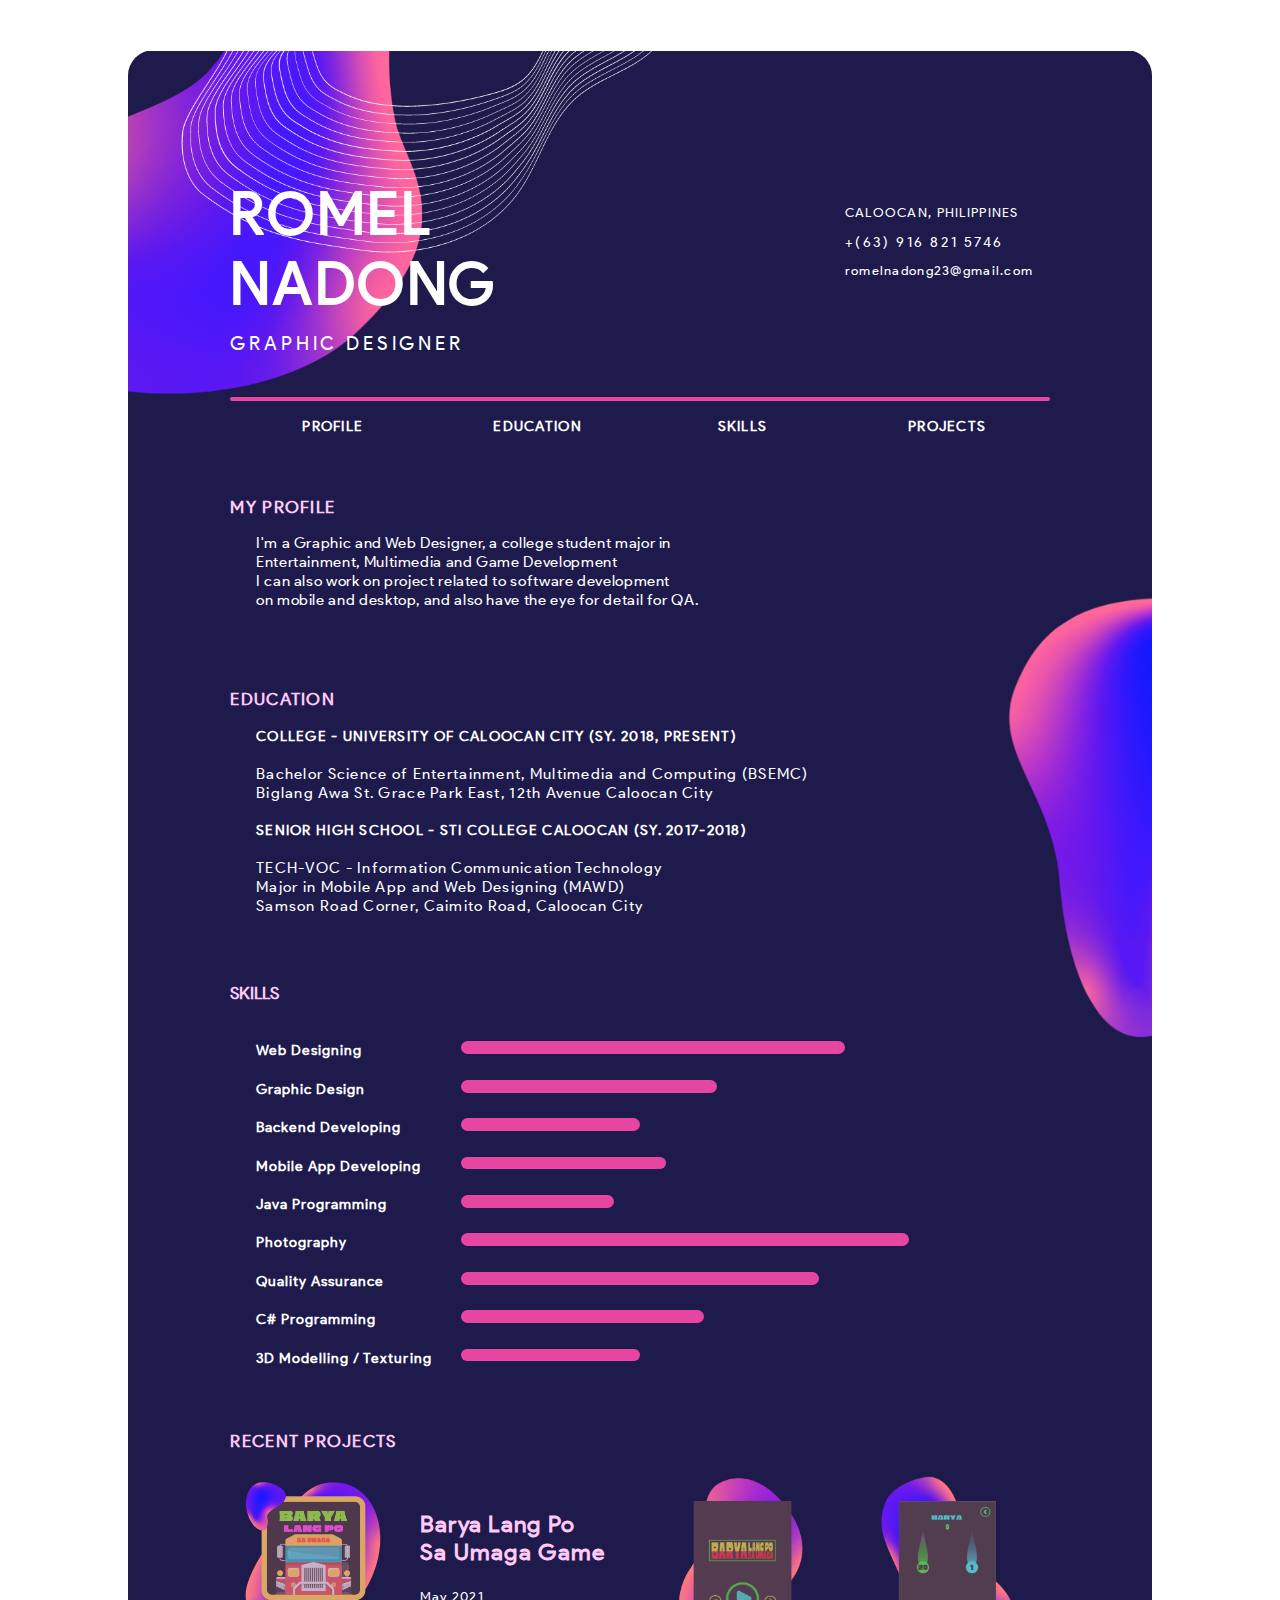
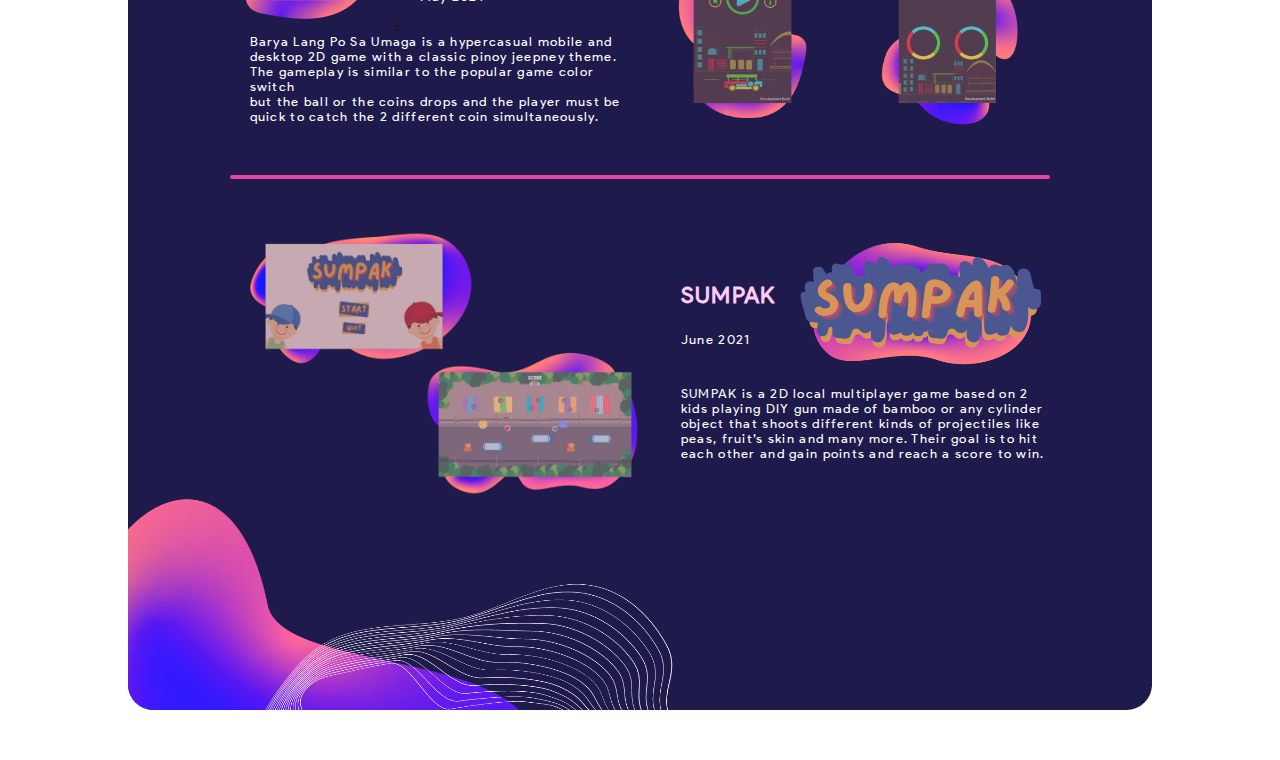
==== index.html @ df7e7ffc "Added new files" ====
<!DOCTYPE html>
<html>
<head>
	<title>ROMEL NADONG</title>
			
 			<link rel="shortcut icon" type="image/x-icon" href="css/assets/icon.png" />
			
			<meta name="viewport" content="width=device-width, initial-scale=1.0">
	
			<link rel="stylesheet" type="text/css" href="css/index.css">	

</head>
<body>
		

	<!-- MARGIN LEFT -->
	<div id="marginleft">
		<br>
	</div>

	<!-- center div -->
		<div id="centerdiv">


			<div id="topwave" style="background-color: white;">
				
				<img src="css/assets/topwave.png" style="width:55vw; height: 29vw; margin-top: .1vw;">

			</div>

			<!--basic info-->
				<div id="basic_info">

					<h3 style="	font-size: 4.5vw; margin: 0; padding-top:10vw; padding-left: 8vw;margin: 0 ;font-style: bold ;letter-spacing: .2vw;">
						ROMEL
					</h3>

					<h3 style="	font-size: 4.5vw; margin: 0; padding-top:0vw; padding-left: 8vw;margin: 0 ;letter-spacing: .2vw;">
						NADONG
					</h3>

					<p style="padding-top:1vw; font-size: 1.5vw; padding-left: 8vw; margin: 0; letter-spacing: .3vw;">
						GRAPHIC DESIGNER
					</p>

				</div>

				<div id="email">

					<p style="font-style: underline; font-size: 1vw; padding-top:12vw; padding-left: 0vw; margin: 0; letter-spacing: .1vw;">
						CALOOCAN, PHILIPPINES
					</p>

					<p style="font-style: underline; font-size: 1.1vw; padding-top:1vw; padding-left: 0vw; margin: 0; letter-spacing: .2vw;">
						+(63) 916 821 5746
					</p>

					<p style="font-style: underline; font-size: 1vw; padding-top:1vw; padding-left: 0vw; margin: 0; letter-spacing: .1vw;">
						romelnadong23@gmail.com
					</p>

				</div>
			<!-- basic info end -->

			<!--pink line-->
				<div id="divider" style="width: 100%; height: 0.5vw; float: left; margin-top: 12vw;">

					<div id="left_margin_line" style="width: 10%; height: 0.5vw; float: left;">
						<br>
					</div >

					<div id="blue_line" style="width: 80%; height: 0.3vw; background-color: #E43397; float: left; border-radius: 20px;" >
						<br>
					</div>


					<div id="right_margin_line" style="float: right;">
							
							<img src="css/assets/sidewave.png" style="width: 35vw; height: 35vw; margin-top: 15vw; ">


					</div>
						
					
				</div>
			<!--pink line end-->


			<!--nav bar-->
				<div id="navbar" style="width: 100%; height: 6vw; float: left;">

					<div id="left_margin_line" style="width: 10%; height: 2vw; float: left;">
						
					</div >

					<div style="width: 20%; height: 2vw; float: left;">
						
						<h3 style=" font-size: 1.1vw; padding: 0vw; letter-spacing: 0.1vw;">
						<center><a href="#profile">PROFILE</a></center>
						</h3>

					</div>

					<div style="width: 20%; height: 2vw; float: left;">

						<h3 style=" font-size: 1.1vw; padding: 0vw; letter-spacing: 0.1vw;">
						<center><a href="#back_educ">EDUCATION</a></center>
						</h3>

					</div>
					<div  style="width: 20%; height: 2vw; float: left;">

						<h3 style=" font-size: 1.1vw; padding: 0vw; letter-spacing: 0.1vw;">
						<center><a href="#skills">SKILLS</a></center>
						</h3>

					</div>

					<div style="width: 20%; height: 2vw; float: left;">

						<h3 style=" font-size: 1.1vw; padding: 0vw; letter-spacing: 0.1vw;">
						<center><a href="#projects">PROJECTS</a></center>
						</h3>

					</div>

					<div id="right_margin_line" style="float: right;">
						<br>
					</div>
						
					
				</div>
			<!--nav bar end-->


			<!-- my profile -->
				<div id="profile">
					<h3 style=" color: #FFC5F6; font-size: 1.3vw; padding-left: 8vw; letter-spacing: 0.1vw ">
						MY PROFILE
					</h3>

					<p style=" font-size: 1.2vw; padding-left: 10vw; margin: 0; letter-spacing: 0.05vw">
						I'm a Graphic and Web Designer, a college student major in <br>
						Entertainment, Multimedia and Game Development<br>
						I can also work on project related to software development <br>
						on mobile and desktop, and also have the eye for detail for QA.


					</p>
				</div>
			<!-- my profile end -->


			<!-- Background education -->
				<div id="back_educ">
					<h3 style=" color: #FFC5F6; font-size: 1.3vw; padding-left: 8vw; letter-spacing: 0.1vw">
						EDUCATION
					</h3>

					<h4 style=" font-size: 1.1vw; padding-left: 10vw; letter-spacing: 0.1vw">
						COLLEGE - UNIVERSITY OF CALOOCAN CITY (SY. 2018, PRESENT)
					</h4>

					<p style=" font-size: 1.2vw; padding-left: 10vw; margin: 0; letter-spacing: 0.1vw">
						Bachelor Science of Entertainment, Multimedia and Computing (BSEMC)<br>
						Biglang Awa St. Grace Park East, 12th Avenue Caloocan City

					</p>


					<h4 style=" font-size: 1.1vw; padding-left: 10vw; letter-spacing: 0.1vw">
						SENIOR HIGH SCHOOL - STI COLLEGE CALOOCAN (SY. 2017-2018)
					</h4>

					<p style=" font-size: 1.2vw; padding-left: 10vw; margin: 0; letter-spacing: 0.1vw">
						TECH-VOC - Information Communication Technology <br>
						Major in Mobile App and Web Designing (MAWD)<br>
						Samson Road Corner, Caimito Road, Caloocan City
					</p>
				</div>
			<!-- Background education end -->

			<!-- Skills -->
				<div id="skills">
					<h3  style=" color: #FFC5F6; font-size: 1.3vw; padding-left: 8vw; margin-bottom: 3vw;">
						SKILLS
					</h3>
						<div  style="width: 30%; float: left; height: 3vw;">
							<h4 style=" font-size: 1.1vw; padding-left: 10vw; margin: 0; letter-spacing: 0.08vw">
								Web Designing
							</h4>
						</div>
						<div  style="width: 70%; float: right; height: 3vw; padding-left:2vw;">
							<div style="background-color: #E43397; height: 1vw;width: 30vw;
							border-radius: 2vw;"> 
								<br>
							</div>
						</div>

						

						<div  style="width: 30%; float: left; height: 3vw;">
							<h4 style=" font-size: 1.1vw; padding-left: 10vw; margin: 0; letter-spacing: 0.08vw">
								Graphic Design
							</h4>
						</div>
						<div  style="width: 70%; float: right; height: 3vw; padding-left:2vw;">
							<div style="background-color: #E43397; height: 1vw;width: 20vw;
							border-radius: 2vw;"> 
								<br>
							</div>
						</div>


						<div  style="width: 30%; float: left; height: 3vw;">
							<h4 style=" font-size: 1.1vw; padding-left: 10vw; margin: 0; letter-spacing: 0.08vw">
								Backend Developing
							</h4>
						</div>
						<div  style="width: 70%; float: right; height: 3vw; padding-left:2vw;">
							<div style="background-color: #E43397; height: 1vw;width: 14vw;
							border-radius: 2vw;"> 
								<br>
							</div>
						</div>


						
						<div  style="width: 30%; float: left; height: 3vw;">
							<h4 style=" font-size: 1.1vw; padding-left: 10vw; margin: 0; letter-spacing: 0.08vw">
								Mobile App Developing
							</h4>
						</div>
						<div  style="width: 70%; float: right; height: 3vw; padding-left:2vw;">
							<div style="background-color: #E43397; height: 1vw;width: 16vw;
							border-radius: 2vw;"> 
								<br>
							</div>
						</div>
						<!-- skill button focus -->
						<div   style="width: 30%; float: left; height: 3vw;">
							<h4 style=" font-size: 1.1vw; padding-left: 10vw; margin: 0; letter-spacing: 0.08vw">
								Java Programming
							</h4>
						</div>
						<div  style="width: 70%; float: right; height: 3vw; padding-left:2vw;">
							<div style="background-color: #E43397; height: 1vw;width: 12vw;
							border-radius: 2vw;"> 
								<br>
							</div>
						</div>

						

						<div  style="width: 30%; float: left; height: 3vw;">
							<h4 style=" font-size: 1.1vw; padding-left: 10vw; margin: 0; letter-spacing: 0.08vw">
								Photography
							</h4>
						</div>
						<div  style="width: 70%; float: right; height: 3vw; padding-left:2vw;">
							<div style="background-color: #E43397; height: 1vw;width: 35vw;
							border-radius: 2vw;"> 
								<br>
							</div>
						</div>


						<div  style="width: 30%; float: left; height: 3vw;">
							<h4 style=" font-size: 1.1vw; padding-left: 10vw; margin: 0; letter-spacing: 0.08vw">
								Quality Assurance
							</h4>
						</div>
						<div  style="width: 70%; float: right; height: 3vw; padding-left:2vw;">
							<div style="background-color: #E43397; height: 1vw;width: 28vw;
							border-radius: 2vw;"> 
								<br>
							</div>
						</div>

						<div  style="width: 30%; float: left; height: 3vw;">
							<h4 style=" font-size: 1.1vw; padding-left: 10vw; margin: 0; letter-spacing: 0.08vw">
								C# Programming
							</h4>
						</div>
						<div  style="width: 70%; float: right; height: 3vw; padding-left:2vw;">
							<div style="background-color: #E43397; height: 1vw;width: 19vw;
							border-radius: 2vw;"> 
								<br>
							</div>
						</div>

						

						<div  style="width: 30%; float: left; height: 3vw;">
							<h4 style=" font-size: 1.1vw; padding-left: 10vw; margin: 0; letter-spacing: 0.08vw">
								3D Modelling / Texturing
							</h4>
						</div>
						<div  style="width: 70%; float: right; height: 3vw; padding-left:2vw;">
							<div style="background-color: #E43397; height: 1vw;width: 14vw;
							border-radius: 2vw;"> 
								<br>
							</div>
						</div>
			
						
				</div>
			<!-- Skills end -->
			


			<!-- Projects -->
				<div id="projects">
					<h3 style=" color: #FFC5F6; font-size: 1.3vw; padding-left: 8vw;margin-bottom: 3wv; letter-spacing: 0.1vw;">
						RECENT PROJECTS
					</h3>
						<!--BLPSU-->
							<div class="#projects" style="width: 100%; height: 22vw; float: left; ">

								<div id="left_margin_line" style="width: 10%; height: 2vw; float: left;">
									
								</div >

								<div style="width: 40%; height: 20vw; float: left; ">
									
									<div style="width: 40%; height:  12vw; float: left; ">
										<!-- blpsu logo -->
										<img src="css/assets/blpsu_logo.png" style="width:12vw; height: 12vw; padding-top: 1vw; padding-left: 1vw;">
										
									</div>

									<div style="width: 60%; height:  12vw; float: left;">
										<h3 style=" color:#FFC5F6 ;font-size: 1.8vw; padding: 1.5vw 0vw 0vw 2vw; letter-spacing: 0.1vw;">
										Barya Lang Po <br> 
										Sa Umaga Game
										</h3>
										<p style=" font-size: 1vw; padding: 0vw 0vw 0vw 2vw; letter-spacing: 0.1vw;">
										May 2021
										</p>s
									</div>

									<div style="width: 100%; height:  8vw; float: left; ">
										<p style=" font-size: 1vw; padding: 0vw 0vw 0vw 1.5vw; letter-spacing: 0.1vw;">
										Barya Lang Po Sa Umaga is a hypercasual mobile and <br>
										desktop 2D game with a classic pinoy jeepney theme.
										The gameplay is similar to the popular game color switch<br>
										but the ball or the coins drops and the player must be <br> 
										quick to catch the 2 different coin simultaneously. 

										</h3>
									</div>



								</div>

								<div style="width: 20%; height: 20vw; float: left; ">

									<!-- blpsu start -->
										<center>
										<img src="css/assets/blpsu_start1.png" style="width:11vw; height: 21vw;">
										</center>

								</div>
								<div  style="width: 20%; height: 20vw; float: left;">

									<!-- blpsu game -->
										<center>
										<img src="css/assets/blpsu_game1.png" style="width:11vw; height: 21vw;">
										</center>

								</div>


								<div id="right_margin_line" style="float: right;">
									<br>
								</div>
									
								
							</div>
						<!--BLPSU end-->

						<!--pink line-->
							<div id="divider" style="width: 100%; height: 0.5vw; float: left; margin: 2vw 0vw 3vw 0vw;">

								<div id="left_margin_line" style="width: 10%; height: 0.5vw; float: left;">
									<br>
								</div >

								<div id="blue_line" style="width: 80%; height: 0.3vw; background-color: #E43397; float: left; border-radius: 20px;" >
									<br>
								</div>


								<div id="right_margin_line" style="float: right;"></div>
									
								
							</div>
						<!--pink line end-->

						<!--SUMPAK-->
							<div id="sumpak" style="width: 100%; height: 18.3vw; float: left; ">

								<div id="left_margin_line" style="width: 10%; height: 2vw; float: left;">
									
								</div >

								<div style="width: 16%; height: 20vw; float: left; ">

									<!-- sumpak start -->
										<center>
										<img src="css/assets/sumpak_start.png" style="width:20vw; height: 12vw;">
										</center>

								</div>
								<div  style="width: 28%; height: 20vw; float: left;">

									<!-- sumpak game -->
										<center>
										<img src="css/assets/sumpak_game.png" style="width:22vw; height: 12vw; margin: 10vw 5vw 0vw 0vw;">
										</center>

								</div>

								<div style="width: 36%; height: 20vw; float: left; ">

									<div style="width: 20%; height:  12vw; float: left;">
										<h3 style=" color:#FFC5F6 ;font-size: 1.8vw; padding: 3vw 0vw 0vw 0vw; letter-spacing: 0.1vw; text-align: right;">
										SUMPAK
										</h3>
										<p style=" font-size: 1vw; padding: 0vw 0vw 0vw 0vw; letter-spacing: 0.1vw; text-align: left;">
										June 2021
										</p>
									</div>

									<div style="width: 80%; height:  12vw; float: left; ">
										<!-- blpsu logo -->
										<img src="css/assets/sumpak_logo.png" style="width:25vw; height: 12vw; padding-top: 1vw; padding-left: 1vw;">
										
									</div>

									<div style="width: 100%; height:  8vw; float: left; ">
										<p style=" font-size: 1vw; padding: 0vw 0vw 0vw 0vw; letter-spacing: 0.1vw;">
										SUMPAK is a 2D local multiplayer game based on 2 kids playing DIY gun made of bamboo or any cylinder object that shoots different kinds of projectiles like peas, fruit’s skin and many more. Their goal is to hit each other and gain points and reach a score to win.
										</h3>
									</div>
								</div>


								<div id="right_margin_line" style="float: right;">
									<br>
								</div>
									
								
							</div>
						<!--SUMPAK-->

				<div id="topwave" style="width: 100%; float: left;">
				
				<img src="css/assets/bottom_wave.png" style="width:45vw; height: 20vw; border-radius: 0vw 0vw 0vw 2vw;">

				</div>

						
				
				</div>
			<!-- Projects end -->

				

		</div>
	<!--center div end  -->



	<!-- MARGIN LEFT -->
	<div id="marginright">
		
	</div>

</body>
</html>
---- css/index.css ----
/*para maging responsive*/
@font-face
{
	font-family: google_sans;
	src: url("assets/fonts/ProductSans-Regular.ttf");
}
* {
    box-sizing: border-box;
    

  }

 html {
  scroll-behavior: smooth;
}
body{

		background-repeat: no-repeat;
		background-position: center;	
		background-attachment: fixed;
		background-size: cover;
		height: 100%;
		margin: 0;
	}	

h1
{
	
	font-family: google_sans;
	color: WHITE;		
}
h2
{
	
	font-family:	google_sans;
	color: WHITE;
	
}
h3
{
	
	font-family: google_sans;
	color: WHITE;
	
}

h4
{
	
	font-family: google_sans;
	color: WHITE;
	
}

p{
	
	font-family: google_sans;
	color: WHITE;

		
}
u{
	
	font-family: google_sans;
	color: WHITE;
	
}

a:link
{
	color: white;
	text-decoration: none;
}

a:hover
{
	color: #E43397;
	text-decoration: none;
}

a:active
{
	color: WHITE;
	text-decoration: none;
}

a:visited
{
	color: WHITE;
	text-decoration: none;
}


#bg
{
	width: 100%;
}

/*para macenter ung content tsaka para maging responsive*/
#marginleft
	{
		width: 10%;
		float: left;
	
		height: 200px;
		margin: 0;
	}
#centerdiv{

		border-radius: 2vw;
		margin-top: 50px;
		margin-bottom: 50px;
		width: 80%;
		float: left;
		/*VIOLET*/
		background-color: #060239;
		height: 100%;
		opacity: 0.9;
		padding: 0px;
	}

#marginright
	{
		width: 10%;
		float: right;
		height: 200px;
		margin: 0;
	}

#topwave
{
	width: 100%;
	height: .1vw;
	margin: 0;
	padding: 0px;
	float: left;
	
	
}
#basic_info
{
	width: 70%;
	height: 15vw;
	margin: 0;
	/*padding: 0px, 20px, 20px, 20px;*/
	float: left;
	
	
}
#email
{
	width: 30%;
	height: 15vw;
	margin: 0px;
	
	float: right;
}

#gen_info
{
	width: 100%;
	float: left;
	height: 12vw;
	margin: 0;
}
#profile
{
	width: 100%;
	float: left;
	height: 15vw;
	margin: 0;
}
#back_educ
{
	width: 100%;
	float: left;
	height: 23vw;
	margin: 0;
}
#skills
{
	width: 100%;
	float: left;
	height: 35vw;
	margin: 0;
}
#projects{
	width: 100%;
	float: left;
	height: 70vw;
	margin: 0;
}
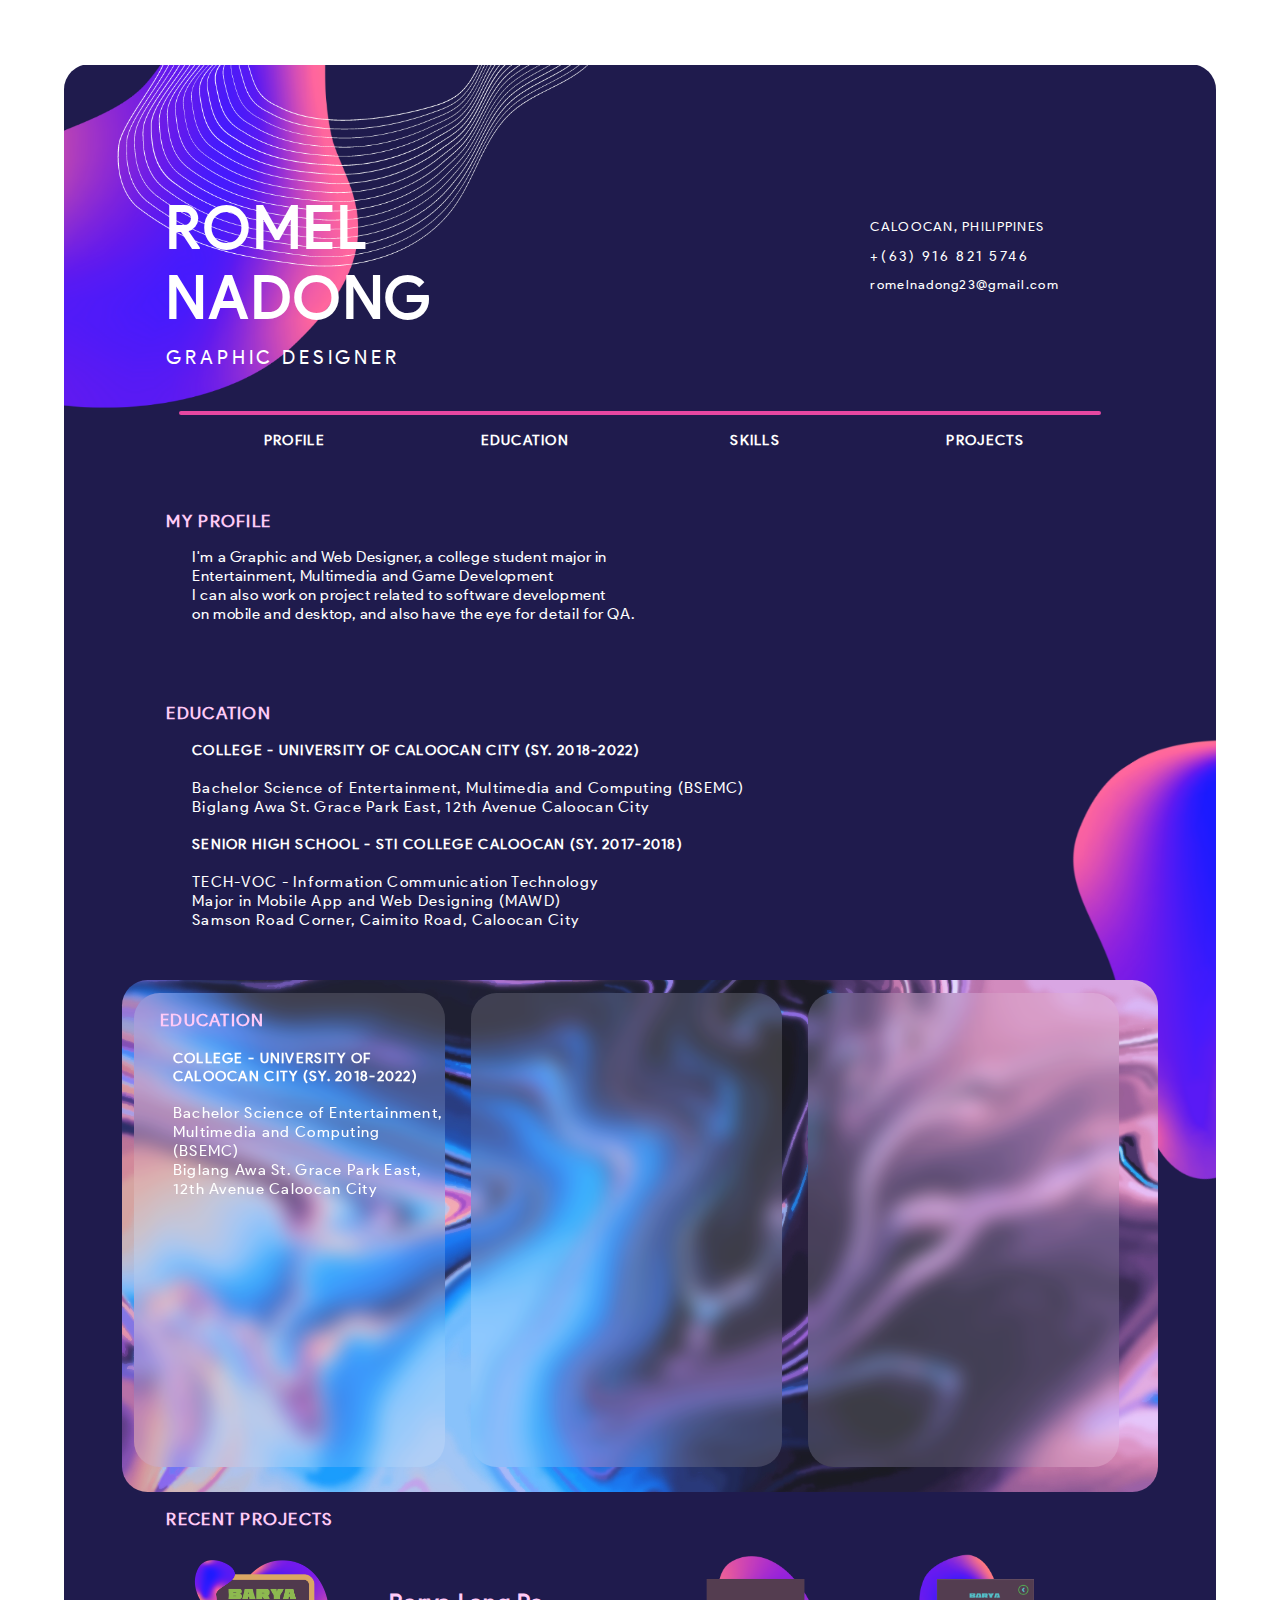
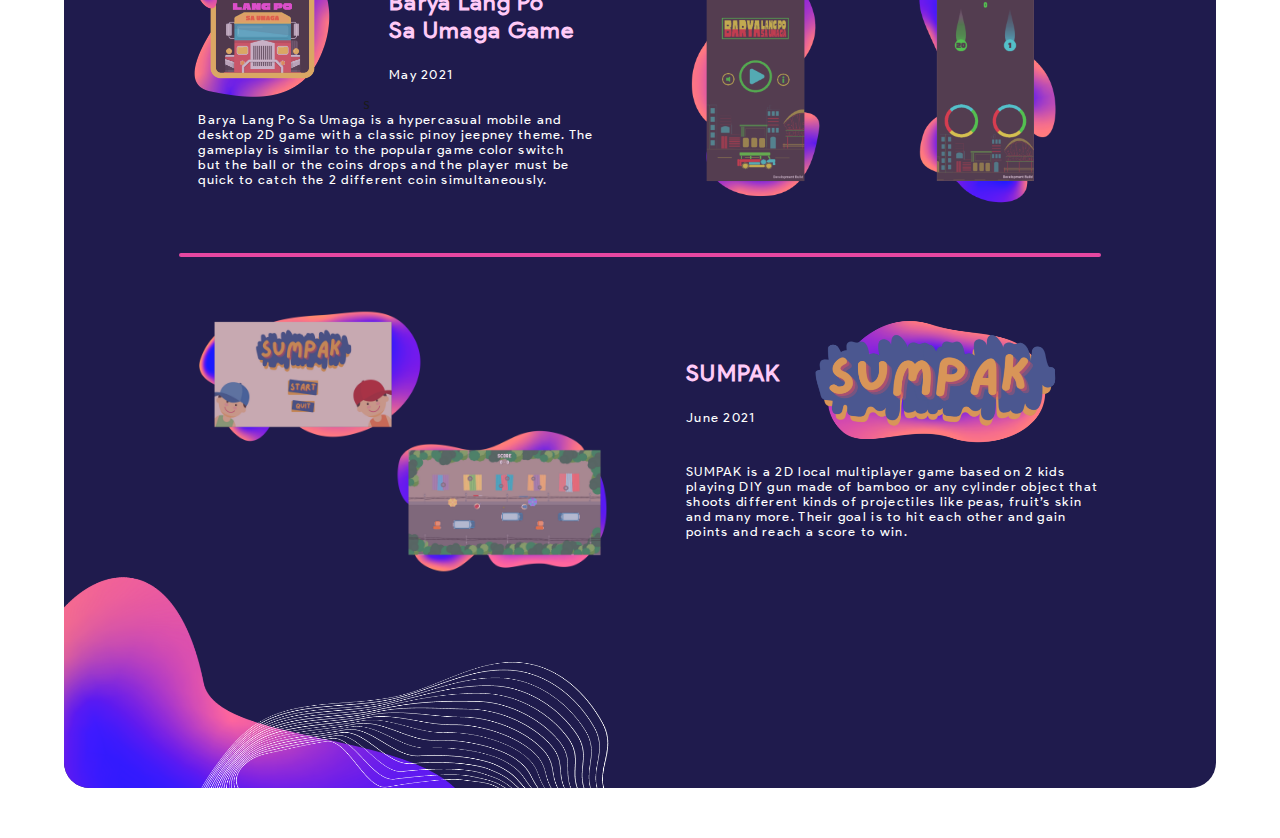
==== commit cf970092: "update sept7 12pm" ====
--- a/index.html
+++ b/index.html
@@ -76,7 +76,7 @@
 
 					<div id="right_margin_line" style="float: right;">
 							
-							<img src="css/assets/sidewave.png" style="width: 35vw; height: 35vw; margin-top: 15vw; ">
+							<img src="css/assets/sidewave.png" style="width: 35vw; height: 35vw; margin-top: 25vw; ">
 
 
 					</div>
@@ -151,6 +151,8 @@
 			<!-- my profile end -->
 
 
+
+
 			<!-- Background education -->
 				<div id="back_educ">
 					<h3 style=" color: #FFC5F6; font-size: 1.3vw; padding-left: 8vw; letter-spacing: 0.1vw">
@@ -158,7 +160,7 @@
 					</h3>
 
 					<h4 style=" font-size: 1.1vw; padding-left: 10vw; letter-spacing: 0.1vw">
-						COLLEGE - UNIVERSITY OF CALOOCAN CITY (SY. 2018, PRESENT)
+						COLLEGE - UNIVERSITY OF CALOOCAN CITY (SY. 2018-2022)
 					</h4>
 
 					<p style=" font-size: 1.2vw; padding-left: 10vw; margin: 0; letter-spacing: 0.1vw">
@@ -178,132 +180,64 @@
 						Samson Road Corner, Caimito Road, Caloocan City
 					</p>
 				</div>
+
+				<!-- <div id="back_educ">
+					<h3 style=" color: #FFC5F6; font-size: 1.3vw; padding-left: 8vw; letter-spacing: 0.1vw">
+						EDUCATION
+					</h3>
+
+					<h4 style=" font-size: 1.1vw; padding-left: 10vw; letter-spacing: 0.1vw">
+						COLLEGE - UNIVERSITY OF CALOOCAN CITY (SY. 2018-2022)
+					</h4>
+
+					<p style=" font-size: 1.2vw; padding-left: 10vw; margin: 0; letter-spacing: 0.1vw">
+						Bachelor Science of Entertainment, Multimedia and Computing (BSEMC)<br>
+						Biglang Awa St. Grace Park East, 12th Avenue Caloocan City
+
+					</p>
+
+
+					<h4 style=" font-size: 1.1vw; padding-left: 10vw; letter-spacing: 0.1vw">
+						SENIOR HIGH SCHOOL - STI COLLEGE CALOOCAN (SY. 2017-2018)
+					</h4>
+
+					<p style=" font-size: 1.2vw; padding-left: 10vw; margin: 0; letter-spacing: 0.1vw">
+						TECH-VOC - Information Communication Technology <br>
+						Major in Mobile App and Web Designing (MAWD)<br>
+						Samson Road Corner, Caimito Road, Caloocan City
+					</p>
+				</div> -->
 			<!-- Background education end -->
 
 			<!-- Skills -->
-				<div id="skills">
-					<h3  style=" color: #FFC5F6; font-size: 1.3vw; padding-left: 8vw; margin-bottom: 3vw;">
-						SKILLS
-					</h3>
-						<div  style="width: 30%; float: left; height: 3vw;">
-							<h4 style=" font-size: 1.1vw; padding-left: 10vw; margin: 0; letter-spacing: 0.08vw">
-								Web Designing
-							</h4>
-						</div>
-						<div  style="width: 70%; float: right; height: 3vw; padding-left:2vw;">
-							<div style="background-color: #E43397; height: 1vw;width: 30vw;
-							border-radius: 2vw;"> 
-								<br>
-							</div>
-						</div>
-
-						
-
-						<div  style="width: 30%; float: left; height: 3vw;">
-							<h4 style=" font-size: 1.1vw; padding-left: 10vw; margin: 0; letter-spacing: 0.08vw">
-								Graphic Design
-							</h4>
-						</div>
-						<div  style="width: 70%; float: right; height: 3vw; padding-left:2vw;">
-							<div style="background-color: #E43397; height: 1vw;width: 20vw;
-							border-radius: 2vw;"> 
-								<br>
-							</div>
-						</div>
-
-
-						<div  style="width: 30%; float: left; height: 3vw;">
-							<h4 style=" font-size: 1.1vw; padding-left: 10vw; margin: 0; letter-spacing: 0.08vw">
-								Backend Developing
-							</h4>
-						</div>
-						<div  style="width: 70%; float: right; height: 3vw; padding-left:2vw;">
-							<div style="background-color: #E43397; height: 1vw;width: 14vw;
-							border-radius: 2vw;"> 
-								<br>
-							</div>
-						</div>
-
-
-						
-						<div  style="width: 30%; float: left; height: 3vw;">
-							<h4 style=" font-size: 1.1vw; padding-left: 10vw; margin: 0; letter-spacing: 0.08vw">
-								Mobile App Developing
-							</h4>
-						</div>
-						<div  style="width: 70%; float: right; height: 3vw; padding-left:2vw;">
-							<div style="background-color: #E43397; height: 1vw;width: 16vw;
-							border-radius: 2vw;"> 
-								<br>
-							</div>
-						</div>
-						<!-- skill button focus -->
-						<div   style="width: 30%; float: left; height: 3vw;">
-							<h4 style=" font-size: 1.1vw; padding-left: 10vw; margin: 0; letter-spacing: 0.08vw">
-								Java Programming
-							</h4>
-						</div>
-						<div  style="width: 70%; float: right; height: 3vw; padding-left:2vw;">
-							<div style="background-color: #E43397; height: 1vw;width: 12vw;
-							border-radius: 2vw;"> 
-								<br>
-							</div>
-						</div>
-
-						
-
-						<div  style="width: 30%; float: left; height: 3vw;">
-							<h4 style=" font-size: 1.1vw; padding-left: 10vw; margin: 0; letter-spacing: 0.08vw">
-								Photography
-							</h4>
-						</div>
-						<div  style="width: 70%; float: right; height: 3vw; padding-left:2vw;">
-							<div style="background-color: #E43397; height: 1vw;width: 35vw;
-							border-radius: 2vw;"> 
-								<br>
-							</div>
-						</div>
-
-
-						<div  style="width: 30%; float: left; height: 3vw;">
-							<h4 style=" font-size: 1.1vw; padding-left: 10vw; margin: 0; letter-spacing: 0.08vw">
-								Quality Assurance
-							</h4>
-						</div>
-						<div  style="width: 70%; float: right; height: 3vw; padding-left:2vw;">
-							<div style="background-color: #E43397; height: 1vw;width: 28vw;
-							border-radius: 2vw;"> 
-								<br>
-							</div>
-						</div>
-
-						<div  style="width: 30%; float: left; height: 3vw;">
-							<h4 style=" font-size: 1.1vw; padding-left: 10vw; margin: 0; letter-spacing: 0.08vw">
-								C# Programming
-							</h4>
-						</div>
-						<div  style="width: 70%; float: right; height: 3vw; padding-left:2vw;">
-							<div style="background-color: #E43397; height: 1vw;width: 19vw;
-							border-radius: 2vw;"> 
-								<br>
-							</div>
-						</div>
-
-						
-
-						<div  style="width: 30%; float: left; height: 3vw;">
-							<h4 style=" font-size: 1.1vw; padding-left: 10vw; margin: 0; letter-spacing: 0.08vw">
-								3D Modelling / Texturing
-							</h4>
-						</div>
-						<div  style="width: 70%; float: right; height: 3vw; padding-left:2vw;">
-							<div style="background-color: #E43397; height: 1vw;width: 14vw;
-							border-radius: 2vw;"> 
-								<br>
-							</div>
-						</div>
-			
-						
+				<div style="width: 5%; height: 40vw; float: left;">
+				</div>
+				<div style="width: 90%; height: 40vw; float: left; background-image: url(css/assets/marble.jpg); background-size: 100%; background-repeat: no-repeat; border-radius: 2vw;">
+					<div style="background-color: rgba(255, 255, 255, .15);backdrop-filter: blur(10px); width: 30%; height: 37vw; float: left; margin: 1vw; border-radius: 2vw;">
+						<h3 style=" color: #FFC5F6; font-size: 1.3vw; padding-left: 2vw; letter-spacing: 0.1vw">
+						EDUCATION
+						</h3>
+
+						<h4 style=" font-size: 1.1vw; padding-left: 3vw; letter-spacing: 0.1vw">
+							COLLEGE - UNIVERSITY OF CALOOCAN CITY (SY. 2018-2022)
+						</h4>
+
+						<p style=" font-size: 1.2vw; padding-left: 3vw; margin: 0; letter-spacing: 0.1vw">
+							Bachelor Science of Entertainment, Multimedia and Computing (BSEMC)<br>
+							Biglang Awa St. Grace Park East, 12th Avenue Caloocan City
+
+						</p>
+
+					</div>
+
+					<div style="background-color: rgba(255, 255, 255, .15);backdrop-filter: blur(10px); width: 30%; height: 37vw; float: left; margin: 1vw; border-radius: 2vw;">
+
+					</div>
+
+					<div style="background-color: rgba(255, 255, 255, .15);backdrop-filter: blur(10px); width: 30%; height: 37vw; float: left; margin: 1vw; border-radius: 2vw;">
+
+					</div>
+					
 				</div>
 			<!-- Skills end -->
 			
--- a/css/index.css
+++ b/css/index.css
@@ -100,7 +100,7 @@
 /*para macenter ung content tsaka para maging responsive*/
 #marginleft
 	{
-		width: 10%;
+		width: 5%;
 		float: left;
 	
 		height: 200px;
@@ -109,9 +109,9 @@
 #centerdiv{
 
 		border-radius: 2vw;
-		margin-top: 50px;
+		margin-top: 5vw;
 		margin-bottom: 50px;
-		width: 80%;
+		width: 90%;
 		float: left;
 		/*VIOLET*/
 		background-color: #060239;
@@ -122,7 +122,7 @@
 
 #marginright
 	{
-		width: 10%;
+		width: 5%;
 		float: right;
 		height: 200px;
 		margin: 0;
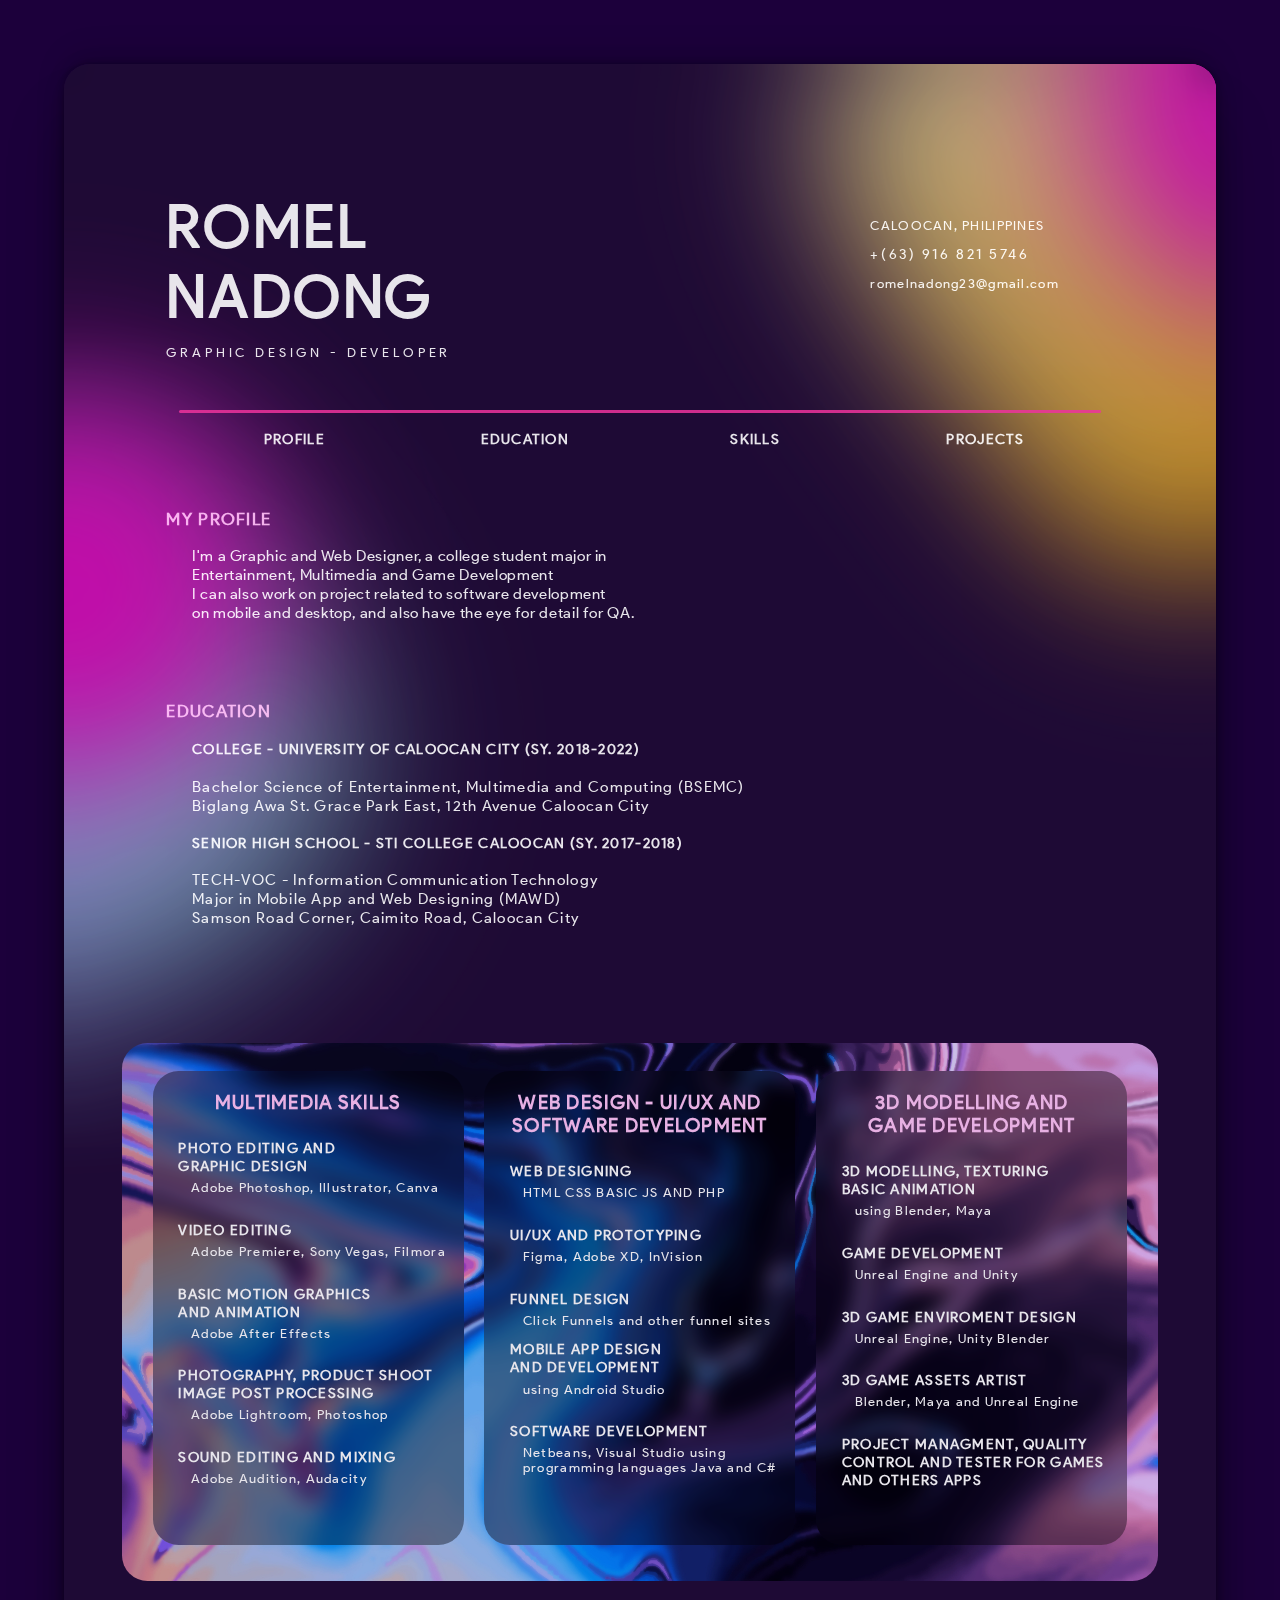
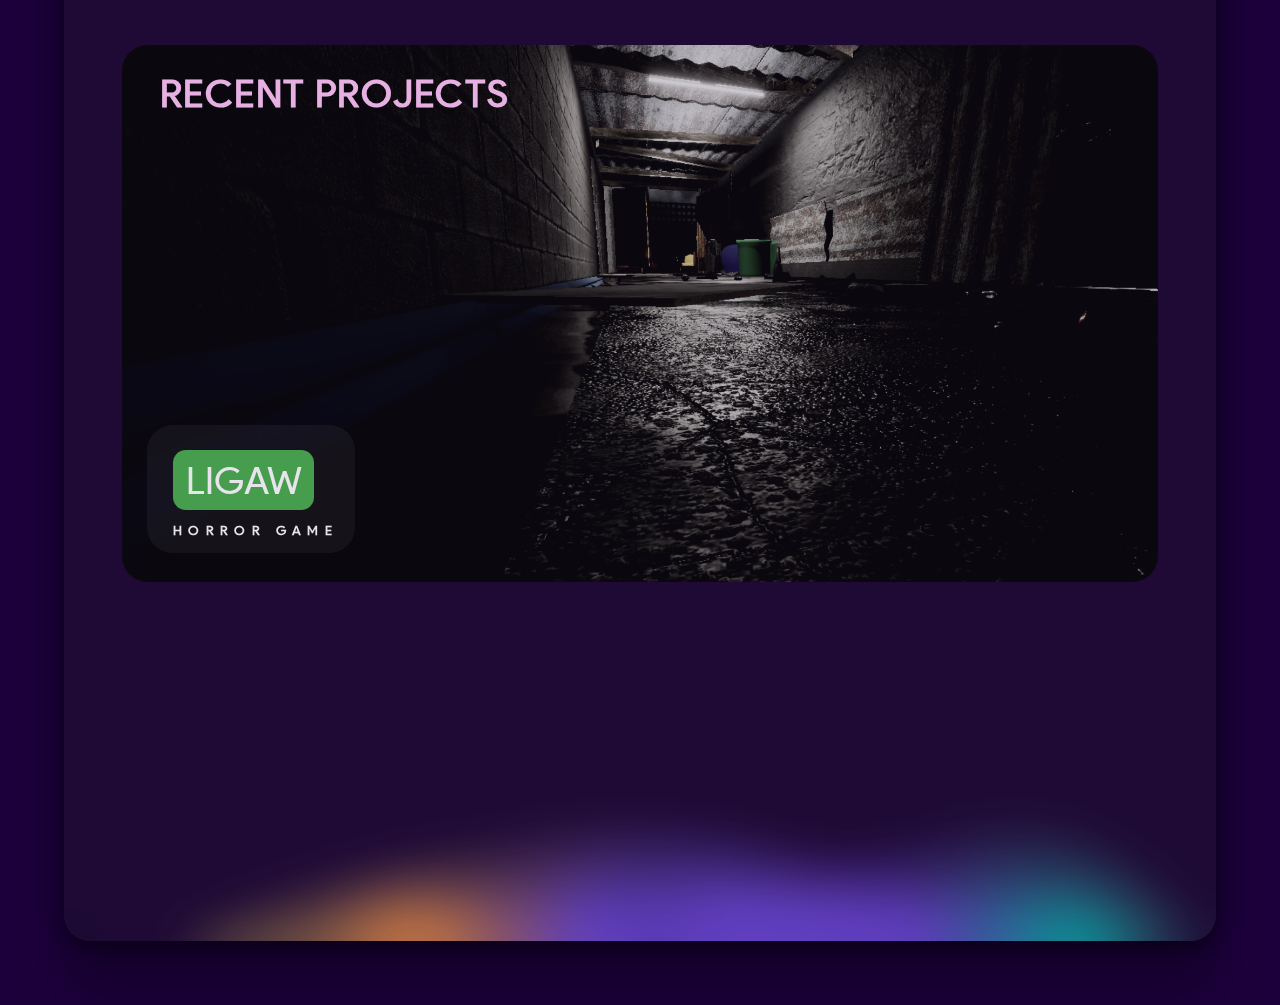
==== commit 6e8942ae: "update sept 8 11pm" ====
--- a/index.html
+++ b/index.html
@@ -7,11 +7,13 @@
 			
 			<meta name="viewport" content="width=device-width, initial-scale=1.0">
 	
-			<link rel="stylesheet" type="text/css" href="css/index.css">	
+			<link rel="stylesheet" type="text/css" href="css/index.css">
+
 
 </head>
 <body>
 		
+				
 
 	<!-- MARGIN LEFT -->
 	<div id="marginleft">
@@ -19,14 +21,25 @@
 	</div>
 
 	<!-- center div -->
+		<div id="body_bg" 
+		style="
+		z-index: -1;
+		width: 90%; 
+		height: 100%; 
+		float: left;
+		margin-top: 5vw;
+		margin-bottom: 5vw;
+		background-image: url(css/assets/body_bg.png); 
+		background-size: 105%; 
+		background-repeat: no-repeat; 
+		border-radius: 2vw;
+		box-shadow: rgba(0, 0, 0, 0.25) 0px 54px 55px, rgba(0, 0, 0, 0.12) 0px -12px 30px, rgba(0, 0, 0, 0.12) 0px 4px 6px, rgba(0, 0, 0, 0.17) 0px 12px 13px, rgba(0, 0, 0, 0.09) 0px -3px 5px;
+		">
+			
 		<div id="centerdiv">
 
 
-			<div id="topwave" style="background-color: white;">
-				
-				<img src="css/assets/topwave.png" style="width:55vw; height: 29vw; margin-top: .1vw;">
-
-			</div>
+		
 
 			<!--basic info-->
 				<div id="basic_info">
@@ -39,8 +52,8 @@
 						NADONG
 					</h3>
 
-					<p style="padding-top:1vw; font-size: 1.5vw; padding-left: 8vw; margin: 0; letter-spacing: .3vw;">
-						GRAPHIC DESIGNER
+					<p style="padding-top:1vw; font-size: 1vw; padding-left: 8vw; margin: 0; letter-spacing: .3vw;">
+						GRAPHIC DESIGN - DEVELOPER
 					</p>
 
 				</div>
@@ -76,7 +89,7 @@
 
 					<div id="right_margin_line" style="float: right;">
 							
-							<img src="css/assets/sidewave.png" style="width: 35vw; height: 35vw; margin-top: 25vw; ">
+							<!-- <img src="css/assets/sidewave.png" style="width: 35vw; height: 35vw; margin-top: 25vw; "> -->
 
 
 					</div>
@@ -151,8 +164,6 @@
 			<!-- my profile end -->
 
 
-
-
 			<!-- Background education -->
 				<div id="back_educ">
 					<h3 style=" color: #FFC5F6; font-size: 1.3vw; padding-left: 8vw; letter-spacing: 0.1vw">
@@ -180,227 +191,325 @@
 						Samson Road Corner, Caimito Road, Caloocan City
 					</p>
 				</div>
-
-				<!-- <div id="back_educ">
-					<h3 style=" color: #FFC5F6; font-size: 1.3vw; padding-left: 8vw; letter-spacing: 0.1vw">
-						EDUCATION
-					</h3>
-
-					<h4 style=" font-size: 1.1vw; padding-left: 10vw; letter-spacing: 0.1vw">
-						COLLEGE - UNIVERSITY OF CALOOCAN CITY (SY. 2018-2022)
-					</h4>
-
-					<p style=" font-size: 1.2vw; padding-left: 10vw; margin: 0; letter-spacing: 0.1vw">
-						Bachelor Science of Entertainment, Multimedia and Computing (BSEMC)<br>
-						Biglang Awa St. Grace Park East, 12th Avenue Caloocan City
-
-					</p>
-
-
-					<h4 style=" font-size: 1.1vw; padding-left: 10vw; letter-spacing: 0.1vw">
-						SENIOR HIGH SCHOOL - STI COLLEGE CALOOCAN (SY. 2017-2018)
-					</h4>
-
-					<p style=" font-size: 1.2vw; padding-left: 10vw; margin: 0; letter-spacing: 0.1vw">
-						TECH-VOC - Information Communication Technology <br>
-						Major in Mobile App and Web Designing (MAWD)<br>
-						Samson Road Corner, Caimito Road, Caloocan City
-					</p>
-				</div> -->
-			<!-- Background education end -->
+				<DIV id="skills" style=" height: 5vw;"></DIV>
 
 			<!-- Skills -->
 				<div style="width: 5%; height: 40vw; float: left;">
 				</div>
-				<div style="width: 90%; height: 40vw; float: left; background-image: url(css/assets/marble.jpg); background-size: 100%; background-repeat: no-repeat; border-radius: 2vw;">
-					<div style="background-color: rgba(255, 255, 255, .15);backdrop-filter: blur(10px); width: 30%; height: 37vw; float: left; margin: 1vw; border-radius: 2vw;">
-						<h3 style=" color: #FFC5F6; font-size: 1.3vw; padding-left: 2vw; letter-spacing: 0.1vw">
-						EDUCATION
-						</h3>
-
-						<h4 style=" font-size: 1.1vw; padding-left: 3vw; letter-spacing: 0.1vw">
-							COLLEGE - UNIVERSITY OF CALOOCAN CITY (SY. 2018-2022)
-						</h4>
-
-						<p style=" font-size: 1.2vw; padding-left: 3vw; margin: 0; letter-spacing: 0.1vw">
-							Bachelor Science of Entertainment, Multimedia and Computing (BSEMC)<br>
-							Biglang Awa St. Grace Park East, 12th Avenue Caloocan City
+
+				<div style="width: 90%; height: 42vw; float: left; background-image: url(css/assets/marble.jpg); background-size: 100%; background-repeat: no-repeat; border-radius: 2vw;">
+
+					<div style="width: 3%; height: 40vw; float: left;"> </div>
+				<!-- Multimedia -->
+					<div style="background-color: rgba(0, 0, 0, .40);backdrop-filter: blur(10px); width: 30%; height: 37vw; float: left;margin-top: 2.2vw;  border-radius: 2vw;">
+						<center>
+							<h3 style=" color: #FFC5F6; font-size: 1.5vw; letter-spacing: 0.1vw">
+							MULTIMEDIA SKILLS
+							</h3>
+						</center>
+
+						<h4 style=" font-size: 1.1vw; padding-left: 2vw; letter-spacing: 0.1vw; margin: 2vw 0vw 0vw 0vw;">
+							PHOTO EDITING AND
+						</h4>
+						<h4 style=" font-size: 1.1vw; padding-left: 2vw; letter-spacing: 0.1vw; margin: 0vw 0vw 0vw 0vw;">
+							GRAPHIC DESIGN
+						</h4>
+
+						<p style=" font-size: 1vw; padding-left: 3vw; margin: .4vw 0vw 0vw 0vw;; letter-spacing: 0.1vw">
+							Adobe Photoshop, Illustrator, Canva
 
 						</p>
-
-					</div>
-
-					<div style="background-color: rgba(255, 255, 255, .15);backdrop-filter: blur(10px); width: 30%; height: 37vw; float: left; margin: 1vw; border-radius: 2vw;">
-
-					</div>
-
-					<div style="background-color: rgba(255, 255, 255, .15);backdrop-filter: blur(10px); width: 30%; height: 37vw; float: left; margin: 1vw; border-radius: 2vw;">
-
-					</div>
-					
-				</div>
+						<h4 style=" font-size: 1.1vw; padding-left: 2vw; letter-spacing: 0.1vw; margin: 2vw 0vw 0vw 0vw;">
+							VIDEO EDITING
+						</h4>
+
+						<p style=" font-size: 1vw; padding-left: 3vw; margin: .4vw 0vw 0vw 0vw;; letter-spacing: 0.1vw">
+							Adobe Premiere, Sony Vegas, Filmora
+
+						</p>
+
+						<h4 style=" font-size: 1.1vw; padding-left: 2vw; letter-spacing: 0.1vw; margin: 2vw 0vw 0vw 0vw;">
+							BASIC MOTION GRAPHICS
+						</h4>
+
+						<h4 style=" font-size: 1.1vw; padding-left: 2vw; letter-spacing: 0.1vw; margin: 0vw 0vw 0vw 0vw;">
+							AND ANIMATION
+						</h4>
+
+						<p style=" font-size: 1vw; padding-left: 3vw; margin: .4vw 0vw 0vw 0vw;; letter-spacing: 0.1vw">
+							Adobe After Effects
+
+						</p>
+
+						<h4 style=" font-size: 1.1vw; padding-left: 2vw; letter-spacing: 0.1vw; margin: 2vw 0vw 0vw 0vw;">
+							PHOTOGRAPHY, PRODUCT SHOOT
+						</h4>
+
+						<h4 style=" font-size: 1.1vw; padding-left: 2vw; letter-spacing: 0.1vw; margin: 0vw 0vw 0vw 0vw;">
+							IMAGE POST PROCESSING
+						</h4>
+
+						<p style=" font-size: 1vw; padding-left: 3vw; margin: .4vw 0vw 0vw 0vw;; letter-spacing: 0.1vw">
+							Adobe Lightroom, Photoshop
+
+						</p>
+
+						<h4 style=" font-size: 1.1vw; padding-left: 2vw; letter-spacing: 0.1vw; margin: 2vw 0vw 0vw 0vw;">
+							SOUND EDITING AND MIXING
+						</h4>
+
+						<p style=" font-size: 1vw; padding-left: 3vw; margin: .4vw 0vw 0vw 0vw;; letter-spacing: 0.1vw">
+							Adobe Audition, Audacity
+
+						</p>
+
+					</div>
+				<!-- Multimedia -->
+
+					<div style="width: 2%; height: 40vw; float: left;"> </div>
+
+				<!-- Web Design -->
+					<div style="background-color: rgba(0, 0, 0, .40);backdrop-filter: blur(10px); width: 30%; height: 37vw; float: left;margin-top: 2.2vw;  border-radius: 2vw;">
+
+						<center>
+							<h3 style=" color: #FFC5F6; font-size: 1.5vw; letter-spacing: 0.1vw">
+							WEB DESIGN - UI/UX AND<br>
+							SOFTWARE DEVELOPMENT
+							</h3>
+						</center>
+
+						<h4 style=" font-size: 1.1vw; padding-left: 2vw; letter-spacing: 0.1vw; margin: 2vw 0vw 0vw 0vw;">
+							WEB DESIGNING
+						</h4>
+						
+
+						<p style=" font-size: 1vw; padding-left: 3vw; margin: .4vw 0vw 0vw 0vw;; letter-spacing: 0.1vw">
+							HTML CSS BASIC JS AND PHP
+
+	 					</p>
+
+	 					<h4 style=" font-size: 1.1vw; padding-left: 2vw; letter-spacing: 0.1vw; margin: 2vw 0vw 0vw 0vw;">
+							UI/UX AND PROTOTYPING	
+						</h4>
+						
+
+						<p style=" font-size: 1vw; padding-left: 3vw; margin: .4vw 0vw 0vw 0vw;; letter-spacing: 0.1vw">
+							Figma, Adobe XD, InVision
+
+	 					</p>
+
+	 					<h4 style=" font-size: 1.1vw; padding-left: 2vw; letter-spacing: 0.1vw; margin: 2vw 0vw 0vw 0vw;">
+							FUNNEL DESIGN	
+						</h4>
+
+						<p style=" font-size: 1vw; padding-left: 3vw; margin: .4vw 0vw 0vw 0vw;; letter-spacing: 0.1vw">
+							Click Funnels and other funnel sites
+	 					</p>
+
+	 					<h4 style=" font-size: 1.1vw; padding-left: 2vw; letter-spacing: 0.1vw; margin: 1vw 0vw 0vw 0vw;">
+							MOBILE APP DESIGN 
+						</h4>
+						<h4 style=" font-size: 1.1vw; padding-left: 2vw; letter-spacing: 0.1vw; margin: 0vw 0vw 0vw 0vw;">
+							AND DEVELOPMENT
+						</h4>
+						<p style=" font-size: 1vw; padding-left: 3vw; margin: .4vw 0vw 0vw 0vw;; letter-spacing: 0.1vw">
+							using Android Studio
+	 					</p>
+
+	 					<h4 style=" font-size: 1.1vw; padding-left: 2vw; letter-spacing: 0.1vw; margin: 2vw 0vw 0vw 0vw;">
+							SOFTWARE DEVELOPMENT
+						</h4>
+						<p style=" font-size: 1vw; padding-left: 3vw; margin: .4vw 0vw 0vw 0vw;; letter-spacing: 0.1vw">
+							Netbeans, Visual Studio using programming languages Java and C#
+
+
+
+
+					</div>
+				<!-- Web Design -->
+
+					<div style="width: 2%; height: 40vw; float: left;"> </div>
+
+				<!-- Game dev -->
+					<div style="background-color: rgba(0, 0, 0, .40);backdrop-filter: blur(10px); width: 30%; height: 37vw; float: left;margin-top: 2.2vw;  border-radius: 2vw;">
+
+						<center>
+							<h3 style=" color: #FFC5F6; font-size: 1.5vw; letter-spacing: 0.1vw">
+							3D MODELLING AND <br>GAME DEVELOPMENT
+							</h3>
+						</center>
+
+						<h4 style=" font-size: 1.1vw; padding-left: 2vw; letter-spacing: 0.1vw; margin: 2vw 0vw 0vw 0vw;">
+							3D MODELLING, TEXTURING <br>
+							BASIC ANIMATION
+						</h4>
+
+						<p style=" font-size: 1vw; padding-left: 3vw; margin: .4vw 0vw 0vw 0vw;; letter-spacing: 0.1vw">
+							using Blender, Maya
+	 					</p>
+
+	 					<h4 style=" font-size: 1.1vw; padding-left: 2vw; letter-spacing: 0.1vw; margin: 2vw 0vw 0vw 0vw;">
+							
+						</h4>
+
+						<h4 style=" font-size: 1.1vw; padding-left: 2vw; letter-spacing: 0.1vw; margin: 2vw 0vw 0vw 0vw;">
+							GAME DEVELOPMENT
+						</h4>
+
+						<p style=" font-size: 1vw; padding-left: 3vw; margin: .4vw 0vw 0vw 0vw;; letter-spacing: 0.1vw">
+							Unreal Engine and Unity
+	 					</p>
+
+	 					<h4 style=" font-size: 1.1vw; padding-left: 2vw; letter-spacing: 0.1vw; margin: 2vw 0vw 0vw 0vw;">
+							3D GAME ENVIROMENT DESIGN 
+						</h4>
+
+						<p style=" font-size: 1vw; padding-left: 3vw; margin: .4vw 0vw 0vw 0vw;; letter-spacing: 0.1vw">
+							Unreal Engine, Unity Blender
+	 					</p>
+
+	 					<h4 style=" font-size: 1.1vw; padding-left: 2vw; letter-spacing: 0.1vw; margin: 2vw 0vw 0vw 0vw;">
+							3D GAME ASSETS ARTIST
+						</h4>
+
+						<p style=" font-size: 1vw; padding-left: 3vw; margin: .4vw 0vw 0vw 0vw;; letter-spacing: 0.1vw">
+							Blender, Maya and Unreal Engine
+	 					</p>
+
+	 					<h4 style=" font-size: 1.1vw; padding-left: 2vw; letter-spacing: 0.1vw; margin: 2vw 0vw 0vw 0vw;">
+							PROJECT MANAGMENT, QUALITY CONTROL AND TESTER FOR GAMES AND OTHERS APPS
+						</h4>
+
+
+
+
+					</div>
+				<!-- Game dev -->
+
+					<div style="width: 3%; height: 40vw; float: left;"> </div>
+				</div>
+			
 			<!-- Skills end -->
 			
 
 
 			<!-- Projects -->
 				<div id="projects">
-					<h3 style=" color: #FFC5F6; font-size: 1.3vw; padding-left: 8vw;margin-bottom: 3wv; letter-spacing: 0.1vw;">
-						RECENT PROJECTS
-					</h3>
-						<!--BLPSU-->
-							<div class="#projects" style="width: 100%; height: 22vw; float: left; ">
-
-								<div id="left_margin_line" style="width: 10%; height: 2vw; float: left;">
+					<!-- PORTFOLIO -->
+					<div id="PORTFOLIO">
+
+						<!-- The Modal -->
+							<div id="ligaw_modal" class="modal1">
+
+							<!-- Modal content -->
+							<div class="ligaw_modal_content">
+								<div style="width: 90%; height: 5vw; float: left;">
 									
-								</div >
-
-								<div style="width: 40%; height: 20vw; float: left; ">
+								</div>
+
+								<div style="width: 10%; height: 5vw; float: left;">
+									<span class="close" >&times;</span>
 									
-									<div style="width: 40%; height:  12vw; float: left; ">
-										<!-- blpsu logo -->
-										<img src="css/assets/blpsu_logo.png" style="width:12vw; height: 12vw; padding-top: 1vw; padding-left: 1vw;">
-										
-									</div>
-
-									<div style="width: 60%; height:  12vw; float: left;">
-										<h3 style=" color:#FFC5F6 ;font-size: 1.8vw; padding: 1.5vw 0vw 0vw 2vw; letter-spacing: 0.1vw;">
-										Barya Lang Po <br> 
-										Sa Umaga Game
-										</h3>
-										<p style=" font-size: 1vw; padding: 0vw 0vw 0vw 2vw; letter-spacing: 0.1vw;">
-										May 2021
-										</p>s
-									</div>
-
-									<div style="width: 100%; height:  8vw; float: left; ">
-										<p style=" font-size: 1vw; padding: 0vw 0vw 0vw 1.5vw; letter-spacing: 0.1vw;">
-										Barya Lang Po Sa Umaga is a hypercasual mobile and <br>
-										desktop 2D game with a classic pinoy jeepney theme.
-										The gameplay is similar to the popular game color switch<br>
-										but the ball or the coins drops and the player must be <br> 
-										quick to catch the 2 different coin simultaneously. 
-
-										</h3>
-									</div>
-
-
-
 								</div>
 
-								<div style="width: 20%; height: 20vw; float: left; ">
-
-									<!-- blpsu start -->
-										<center>
-										<img src="css/assets/blpsu_start1.png" style="width:11vw; height: 21vw;">
-										</center>
-
+								<div style="width: 100%; height: 43vw; float: left; background-image: url(css/assets/ligaw_bg2.png); background-size: 100%; background-repeat: no-repeat;">
+									
 								</div>
-								<div  style="width: 20%; height: 20vw; float: left;">
-
-									<!-- blpsu game -->
-										<center>
-										<img src="css/assets/blpsu_game1.png" style="width:11vw; height: 21vw;">
-										</center>
-
-								</div>
-
-
-								<div id="right_margin_line" style="float: right;">
-									<br>
-								</div>
-									
+							    
+							    
 								
+							      
 							</div>
-						<!--BLPSU end-->
-
-						<!--pink line-->
-							<div id="divider" style="width: 100%; height: 0.5vw; float: left; margin: 2vw 0vw 3vw 0vw;">
-
-								<div id="left_margin_line" style="width: 10%; height: 0.5vw; float: left;">
-									<br>
-								</div >
-
-								<div id="blue_line" style="width: 80%; height: 0.3vw; background-color: #E43397; float: left; border-radius: 20px;" >
-									<br>
-								</div>
-
-
-								<div id="right_margin_line" style="float: right;"></div>
-									
-								
+							  
 							</div>
-						<!--pink line end-->
-
-						<!--SUMPAK-->
-							<div id="sumpak" style="width: 100%; height: 18.3vw; float: left; ">
-
-								<div id="left_margin_line" style="width: 10%; height: 2vw; float: left;">
-									
-								</div >
-
-								<div style="width: 16%; height: 20vw; float: left; ">
-
-									<!-- sumpak start -->
-										<center>
-										<img src="css/assets/sumpak_start.png" style="width:20vw; height: 12vw;">
-										</center>
-
-								</div>
-								<div  style="width: 28%; height: 20vw; float: left;">
-
-									<!-- sumpak game -->
-										<center>
-										<img src="css/assets/sumpak_game.png" style="width:22vw; height: 12vw; margin: 10vw 5vw 0vw 0vw;">
-										</center>
-
-								</div>
-
-								<div style="width: 36%; height: 20vw; float: left; ">
-
-									<div style="width: 20%; height:  12vw; float: left;">
-										<h3 style=" color:#FFC5F6 ;font-size: 1.8vw; padding: 3vw 0vw 0vw 0vw; letter-spacing: 0.1vw; text-align: right;">
-										SUMPAK
-										</h3>
-										<p style=" font-size: 1vw; padding: 0vw 0vw 0vw 0vw; letter-spacing: 0.1vw; text-align: left;">
-										June 2021
-										</p>
-									</div>
-
-									<div style="width: 80%; height:  12vw; float: left; ">
-										<!-- blpsu logo -->
-										<img src="css/assets/sumpak_logo.png" style="width:25vw; height: 12vw; padding-top: 1vw; padding-left: 1vw;">
-										
-									</div>
-
-									<div style="width: 100%; height:  8vw; float: left; ">
-										<p style=" font-size: 1vw; padding: 0vw 0vw 0vw 0vw; letter-spacing: 0.1vw;">
-										SUMPAK is a 2D local multiplayer game based on 2 kids playing DIY gun made of bamboo or any cylinder object that shoots different kinds of projectiles like peas, fruit’s skin and many more. Their goal is to hit each other and gain points and reach a score to win.
-										</h3>
-									</div>
-								</div>
-
-
-								<div id="right_margin_line" style="float: right;">
-									<br>
-								</div>
-									
-								
+
+							
+						<!-- The Modal -->	
+
+						<div style="width: 5%; height: 42vw; float: left;"> </div>
+						<!-- LIGAW -->
+						<div style="width: 90%; height: 42vw; float: left; background-image: url(css/assets/ligaw_bg.png); background-size: 100%; background-repeat: no-repeat; border-radius: 2vw; opacity: 1;">
+
+							<h1 style=" color: #FFC5F6; font-size: 3vw; padding-left: 3vw;
+							margin: 2vw 0vw 1vw 0vw; letter-spacing: 0.1vw;">
+							RECENT PROJECTS
+							</h1>
+
+							<div 
+							style="
+							width: 20%;
+							height: 10vw;
+							float: left;
+							border-radius: 2vw;
+							margin: 23vw 0vw 0vw 2vw ;
+							background: rgba(255, 255, 255, 0.05);
+							box-shadow: 0 4px 30px rgba(0, 0, 0, 0.1);
+							backdrop-filter: blur(10px);
+							-webkit-backdrop-filter: blur(5px);
+							">
+								<button id="ligaw_btn">LIGAW</button>
+
+								<h2 style=" color: #ffffff; font-size: 1vw; padding-left: 2vw;
+								margin: 0vw 0vw 0vw 0vw; letter-spacing: 0.5vw;">
+								HORROR GAME
+								</h2>
+
+
+
 							</div>
-						<!--SUMPAK-->
-
-				<div id="topwave" style="width: 100%; float: left;">
+
+						<!-- LIGAW MODAL -->
+
+
+
+						<script>
+						// Get the modal
+						var modal = document.getElementById("ligaw_modal");
+
+						// Get the button that opens the modal
+						var ligaw_btn = document.getElementById("ligaw_btn");
+
+						// Get the <span> element that closes the modal
+						var span = document.getElementsByClassName("close")[0];
+
+						// When the user clicks the button, open the modal 
+						ligaw_btn.onclick = function() {
+						  modal.style.display = "block";
+						}
+
+						// When the user clicks on <span> (x), close the modal
+						span.onclick = function() {
+						  modal.style.display = "none";
+						}
+
+						// When the user clicks anywhere outside of the modal, close it
+						window.onclick = function(event) {
+						  if (event.target == modal) {
+						    modal.style.display = "none";
+						  }
+						}
+						</script>
+
+						<!-- LIGAW MODAL -->
+
+
+
+						
+						</div>
+						<!-- LIGAW -->
+
+						<div style="width: 5%; height: 42vw; float: right;"> </div>
+					<!-- PORTFOLIO -->
+					</div>
+
+						
 				
-				<img src="css/assets/bottom_wave.png" style="width:45vw; height: 20vw; border-radius: 0vw 0vw 0vw 2vw;">
-
-				</div>
-
-						
+				</div>
+			<!-- Projects end -->
+
 				
-				</div>
-			<!-- Projects end -->
-
-				
+
+		</div>
 
 		</div>
 	<!--center div end  -->
--- a/css/index.css
+++ b/css/index.css
@@ -15,11 +15,8 @@
   scroll-behavior: smooth;
 }
 body{
-
-		background-repeat: no-repeat;
-		background-position: center;	
-		background-attachment: fixed;
-		background-size: cover;
+		background-color: #1C003B;
+		width: 100%;
 		height: 100%;
 		margin: 0;
 	}	
@@ -98,6 +95,11 @@
 }
 
 /*para macenter ung content tsaka para maging responsive*/
+#bodyback
+{
+
+}
+
 #marginleft
 	{
 		width: 5%;
@@ -109,15 +111,20 @@
 #centerdiv{
 
 		border-radius: 2vw;
-		margin-top: 5vw;
-		margin-bottom: 50px;
-		width: 90%;
+		/*margin-top: 5vw;*/
+		/*margin-bottom: 10vw;*/
+		width: 100%;
 		float: left;
 		/*VIOLET*/
 		background-color: #060239;
 		height: 100%;
 		opacity: 0.9;
 		padding: 0px;
+		background: rgba(40, 40, 40, 0.30);
+		box-shadow: 0 4px 30px rgba(0, 0, 0, 0.1);
+		backdrop-filter: blur(20px);
+		-webkit-backdrop-filter: blur(7px);
+
 	}
 
 #marginright
@@ -148,6 +155,8 @@
 	
 	
 }
+
+
 #email
 {
 	width: 30%;
@@ -157,6 +166,7 @@
 	float: right;
 }
 
+
 #gen_info
 {
 	width: 100%;
@@ -189,5 +199,95 @@
 	width: 100%;
 	float: left;
 	height: 70vw;
-	margin: 0;
-}
+	margin: 5vw 0vw 0vw 0vw; 
+}
+
+#PORTFOLIO
+{
+	width: 100%;
+	float: left;
+	height: 50vw;
+	border-radius: 2vw;
+}
+
+
+
+#ligaw_btn
+{
+  background-color: #4CAF50; /* Green */
+  border: none;
+  border-radius: 1vw;
+  color: white;
+  padding: .5vw 1vw;
+  margin: 2vw 0vw 1vw 2vw;
+  text-align: center;
+  display: inline-block;
+  font-family:	google_sans;
+  font-size: 3vw;
+  transition-duration: 0.4s;
+  cursor: pointer;
+}
+
+#ligaw_btn:hover
+{
+  background-color: white; 
+  color: black; 
+}
+
+/* The Modal (background) */
+.modal1 {
+  display: none; /* Hidden by default */
+  position: fixed; /* Stay in place */
+  z-index: 1; /* Sit on top */
+  padding-top: 123vw; /* Location of the box */
+  left: 0;
+  top: 0;
+  width: 100%; /* Full width */
+  height: 100%; /* Full height */
+  overflow: auto; /* Enable scroll if needed */
+  background-color: rgb(0,0,0); 
+  background-color: rgba(0,0,0,0.4);
+  backdrop-filter: blur(5px);
+
+}
+
+/* Modal Content */
+.ligaw_modal_content {
+  
+  position: relative;
+  background-color: rgba(0,0,0,.5);
+  backdrop-filter: blur(5px);
+  margin: auto;
+  padding: 0;
+  border-radius: 2vw;
+  width: 90%;
+  height: 55vw;
+  box-shadow: 0 4px 8px 0 rgba(0,0,0,0.2),0 6px 20px 0 rgba(0,0,0,0.19);
+ 
+  -webkit-animation-duration: 0.4s;
+  animation-name: animatetop;
+  animation-duration: 0.4s
+}
+
+
+/* The Close Button */
+.close {
+  color: white;
+  font-size: 4vw;
+  font-weight: bold;
+  padding: 0;
+  float: right;
+  margin-right: 2vw;
+}
+
+.close:hover,
+.close:focus {
+  color: #fefefe;
+  text-decoration: none;
+  cursor: pointer;
+}
+
+
+
+
+
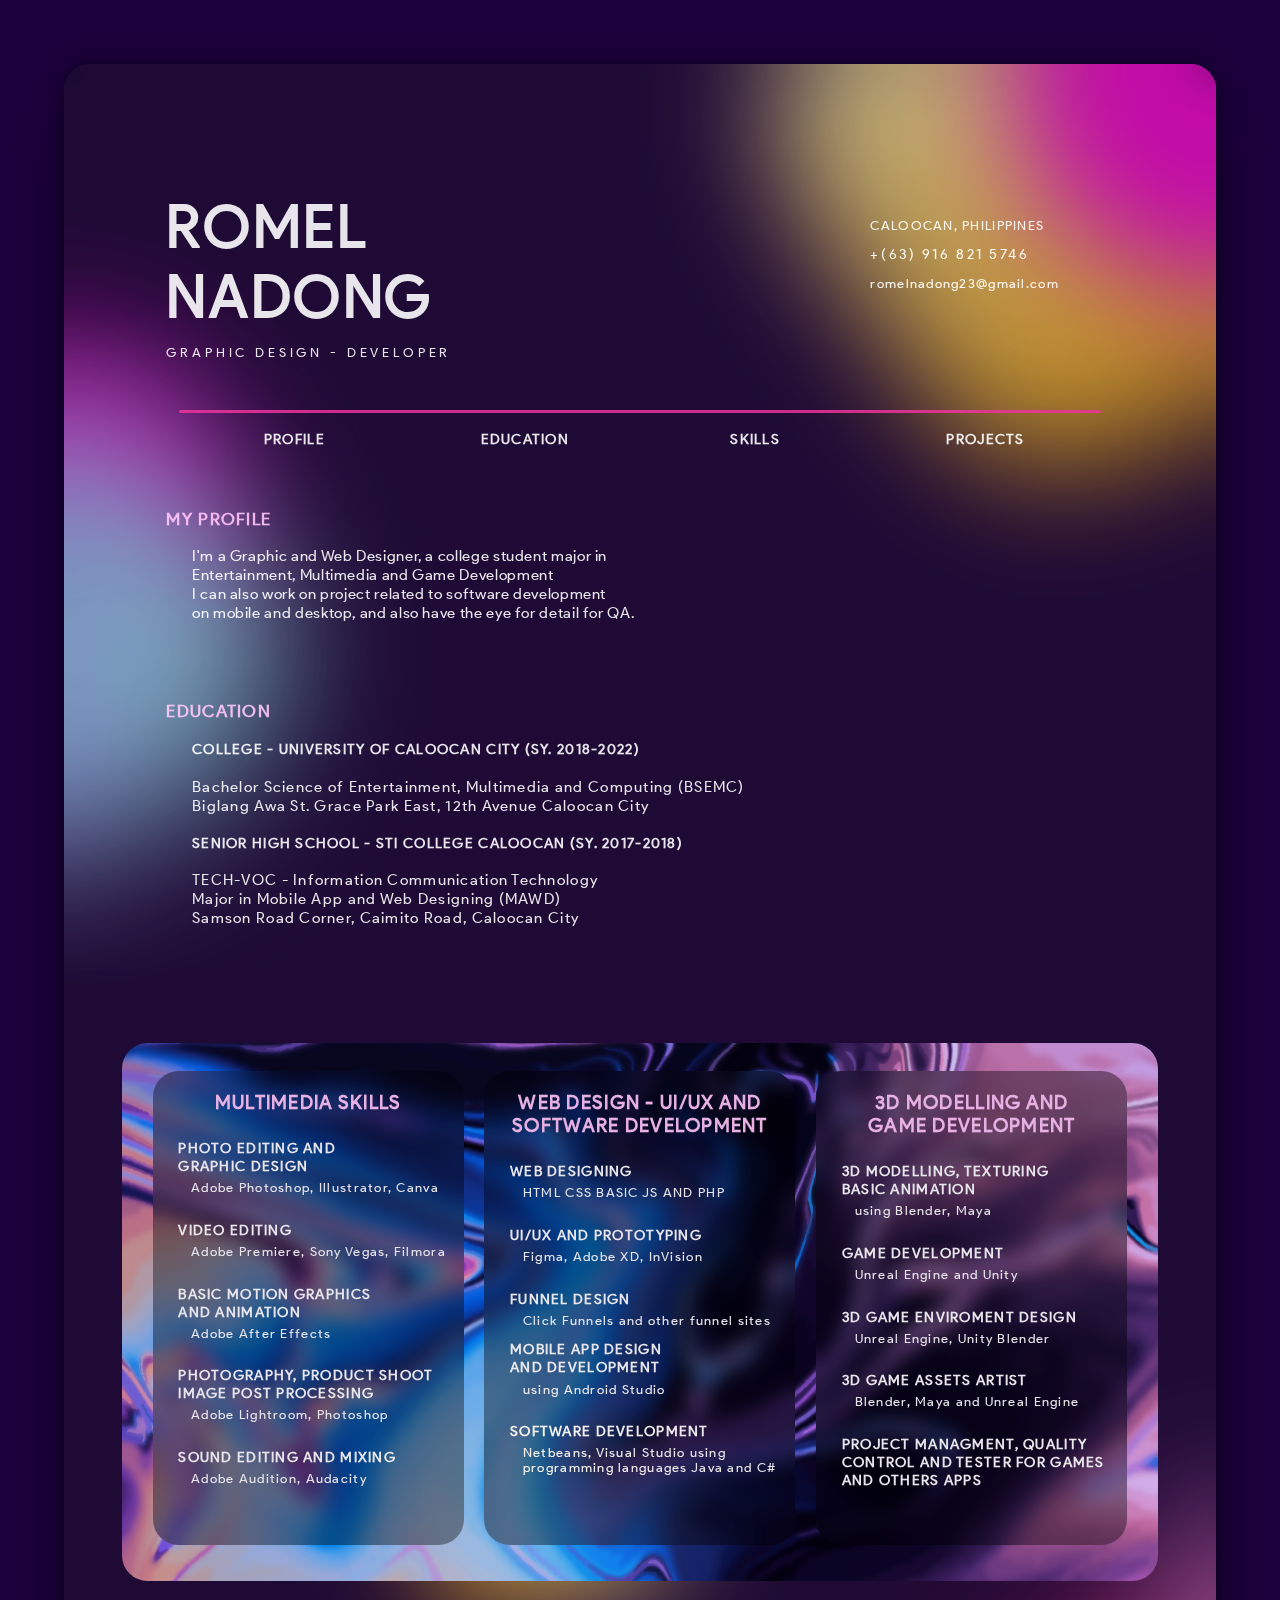
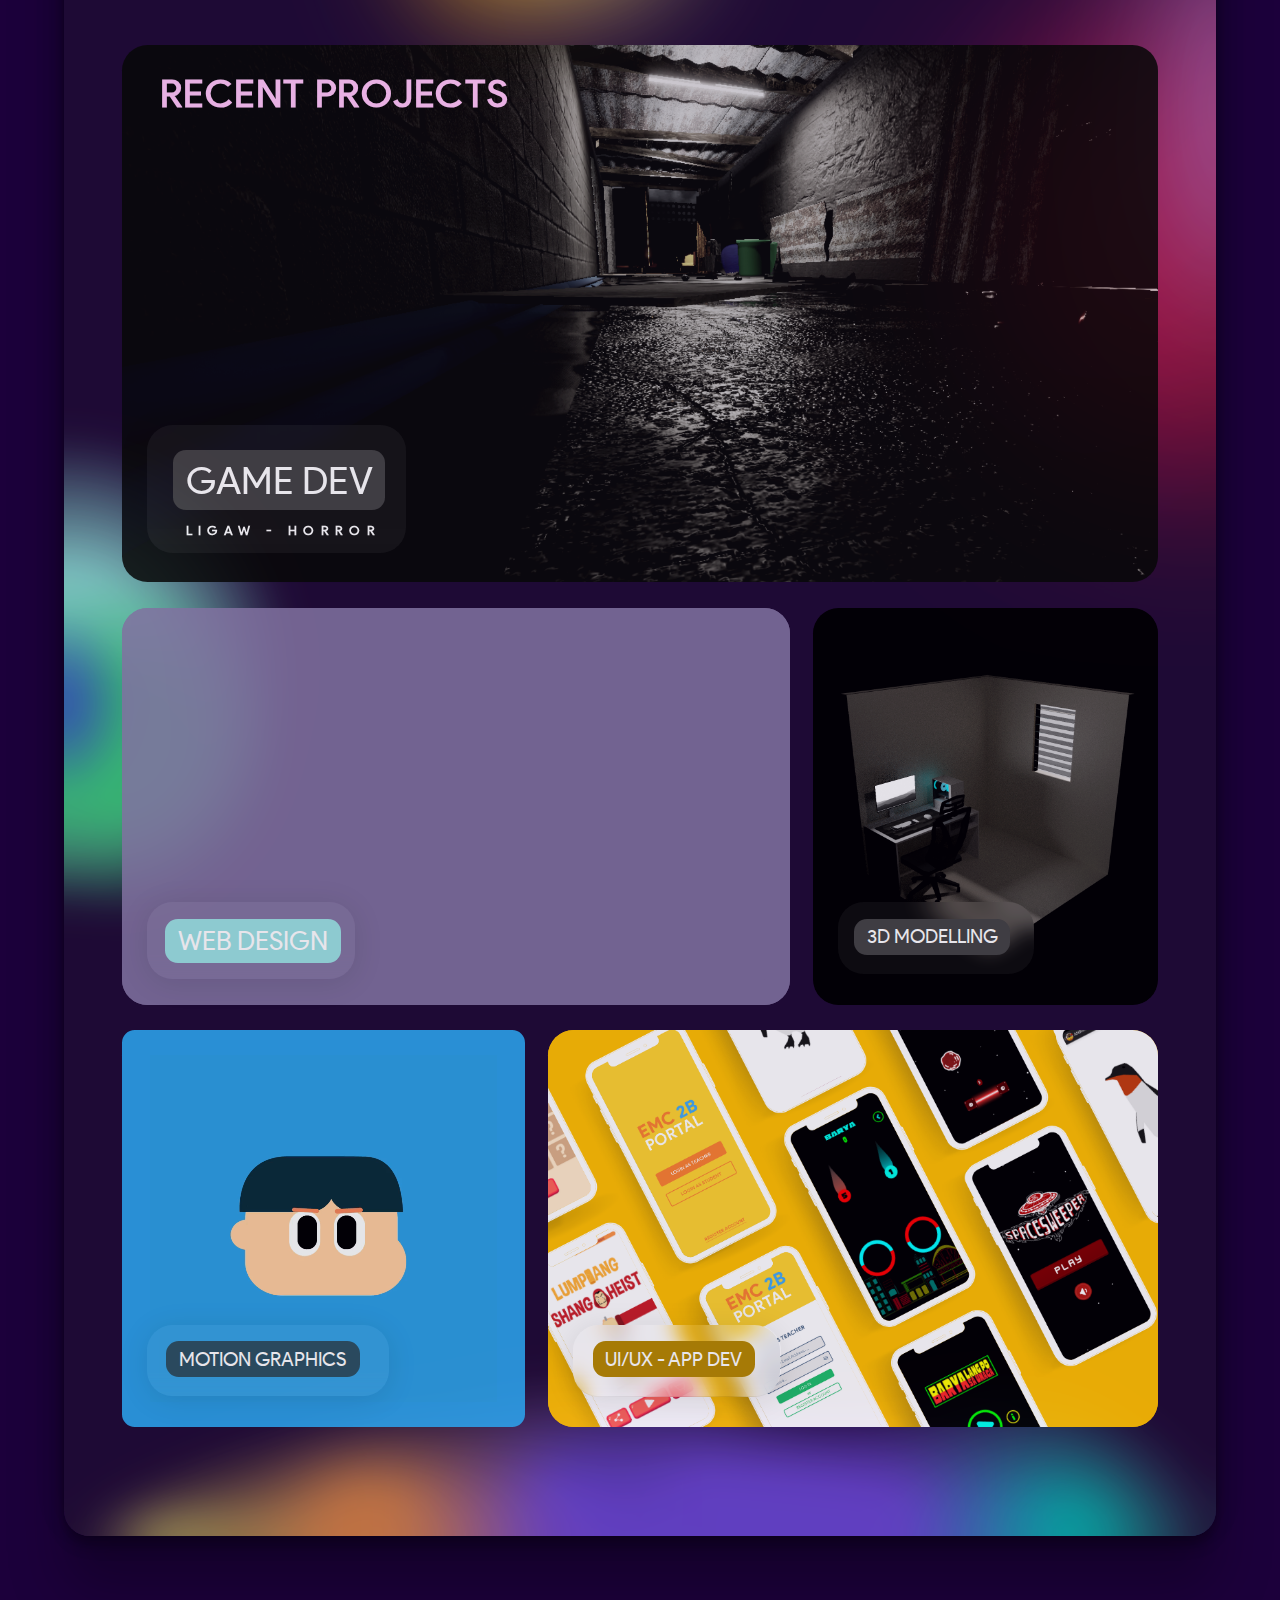
==== commit c4496859: "update sept 10 6 am" ====
--- a/index.html
+++ b/index.html
@@ -25,12 +25,13 @@
 		style="
 		z-index: -1;
 		width: 90%; 
-		height: 100%; 
+		height: 240vw; 
 		float: left;
 		margin-top: 5vw;
 		margin-bottom: 5vw;
 		background-image: url(css/assets/body_bg.png); 
-		background-size: 105%; 
+		background-size: 100%; 
+		background-size: 100% 240vw;
 		background-repeat: no-repeat; 
 		border-radius: 2vw;
 		box-shadow: rgba(0, 0, 0, 0.25) 0px 54px 55px, rgba(0, 0, 0, 0.12) 0px -12px 30px, rgba(0, 0, 0, 0.12) 0px 4px 6px, rgba(0, 0, 0, 0.17) 0px 12px 13px, rgba(0, 0, 0, 0.09) 0px -3px 5px;
@@ -395,16 +396,16 @@
 
 			<!-- Projects -->
 				<div id="projects">
-					<!-- PORTFOLIO -->
+				<!-- PORTFOLIO -->
 					<div id="PORTFOLIO">
 
-						<!-- The Modal -->
+						<!-- ligaw modal -->
 							<div id="ligaw_modal" class="modal1">
 
 							<!-- Modal content -->
 							<div class="ligaw_modal_content">
 								<div style="width: 90%; height: 5vw; float: left;">
-									
+									<h3>Ligaw is a horror game...</h3>
 								</div>
 
 								<div style="width: 10%; height: 5vw; float: left;">
@@ -415,19 +416,14 @@
 								<div style="width: 100%; height: 43vw; float: left; background-image: url(css/assets/ligaw_bg2.png); background-size: 100%; background-repeat: no-repeat;">
 									
 								</div>
-							    
-							    
-								
-							      
 							</div>
 							  
 							</div>
-
-							
-						<!-- The Modal -->	
-
-						<div style="width: 5%; height: 42vw; float: left;"> </div>
-						<!-- LIGAW -->
+						<!-- ligaw modal -->	
+
+						<div style="width: 5%; height: 31vw; float: left;"> </div>
+
+					<!-- LIGAW -->
 						<div style="width: 90%; height: 42vw; float: left; background-image: url(css/assets/ligaw_bg.png); background-size: 100%; background-repeat: no-repeat; border-radius: 2vw; opacity: 1;">
 
 							<h1 style=" color: #FFC5F6; font-size: 3vw; padding-left: 3vw;
@@ -437,7 +433,7 @@
 
 							<div 
 							style="
-							width: 20%;
+							width: 25%;
 							height: 10vw;
 							float: left;
 							border-radius: 2vw;
@@ -447,63 +443,196 @@
 							backdrop-filter: blur(10px);
 							-webkit-backdrop-filter: blur(5px);
 							">
-								<button id="ligaw_btn">LIGAW</button>
-
-								<h2 style=" color: #ffffff; font-size: 1vw; padding-left: 2vw;
+								<button id="ligaw_btn">GAME DEV</button>
+
+								<h2 style=" color: #ffffff; font-size: 1vw; padding-left: 3vw;
 								margin: 0vw 0vw 0vw 0vw; letter-spacing: 0.5vw;">
-								HORROR GAME
+								LIGAW - HORROR
 								</h2>
 
-
-
-							</div>
-
-						<!-- LIGAW MODAL -->
-
-
-
-						<script>
-						// Get the modal
-						var modal = document.getElementById("ligaw_modal");
-
-						// Get the button that opens the modal
-						var ligaw_btn = document.getElementById("ligaw_btn");
-
-						// Get the <span> element that closes the modal
-						var span = document.getElementsByClassName("close")[0];
-
-						// When the user clicks the button, open the modal 
-						ligaw_btn.onclick = function() {
-						  modal.style.display = "block";
-						}
-
-						// When the user clicks on <span> (x), close the modal
-						span.onclick = function() {
-						  modal.style.display = "none";
-						}
-
-						// When the user clicks anywhere outside of the modal, close it
-						window.onclick = function(event) {
-						  if (event.target == modal) {
-						    modal.style.display = "none";
-						  }
-						}
-						</script>
-
-						<!-- LIGAW MODAL -->
-
-
-
-						
+							</div>
+
+						<!-- LIGAW SCRIPT -->
+								<script>
+								// Get the modal
+								var modal = document.getElementById("ligaw_modal");
+
+								// Get the button that opens the modal
+								var ligaw_btn = document.getElementById("ligaw_btn");
+
+								// Get the <span> element that closes the modal
+								var span = document.getElementsByClassName("close")[0];
+
+								// When the user clicks the button, open the modal 
+								ligaw_btn.onclick = function() {
+								  modal.style.display = "block";
+								}
+
+								// When the user clicks on <span> (x), close the modal
+								span.onclick = function() {
+								  modal.style.display = "none";
+								}
+
+								// When the user clicks anywhere outside of the modal, close it
+								window.onclick = function(event) {
+								  if (event.target == modal) {
+								    modal.style.display = "none";
+								  }
+								}
+								</script>
+						<!-- LIGAW SCRIPT -->
+
 						</div>
-						<!-- LIGAW -->
-
-						<div style="width: 5%; height: 42vw; float: right;"> </div>
-					<!-- PORTFOLIO -->
-					</div>
+					<!-- LIGAW -->
+
+					
+				<!-- 2ND LAYER -->
+					<div style="width: 100%; height: 31vw; float: right; margin: 2vw 0vw 0vw 0vw;"> 
+						<div style="width: 5%; height: 31vw; float: left;"> </div>
+
+					<!-- AQUAFLASH -->
+						<div style="width: 58%; height: 31vw; float: left; background-color: #7D6F9B; border-radius: 2vw;"> 
+
+							<div 
+							style="
+							width: 18%; 
+							height: 6vw; 
+							float: left; 
+							background-color: red; 
+							border-radius: 2vw; 
+							position: absolute; 
+							z-index: 2;
+							margin: 23vw 0vw 0vw 2vw ;
+							background: rgba(255, 255, 255, 0.05);
+							box-shadow: 0 4px 30px rgba(0, 0, 0, 0.1);
+							backdrop-filter: blur(10px);"> 
+
+								<button id="aqua_btn">WEB DESIGN</button>
+
+								
+							</div>
+
+							<div style="width: 100%; height: 31vw; float: left; background-color: #7D6F9B; border-radius: 2vw; border-style: solid; border-width: 2vw; border-color: #7D6F9B;"> 
+									<video width="100%" height="100%" muted loop autoplay>
+									<source src="css/assets/aquaflash1.mp4" type="video/mp4">
+									</video>
+
+							</div>
+						</div>
+					<!-- AQUAFLASH -->
+
+						<div style="width: 2%; height: 31vw; float: left ;"> </div>
+
+					<!-- 3D ISO -->
+							
+							<div style="width: 30%; height: 31vw; float: left; background-color: black; border-radius: 2vw;">
+
+								<div 
+								style="
+								width: 17%; 
+								height: 5.6vw; 
+								float: left; 
+								background-color: red; 
+								border-radius: 2vw; 
+								position: absolute; 
+								z-index: 2;
+								margin: 23vw 0vw 0vw 2vw ;
+								background: rgba(255, 255, 255, 0.05);
+								box-shadow: 0 4px 30px rgba(0, 0, 0, 0.1);
+								backdrop-filter: blur(10px);"> 
+
+								<button id="iso_btn">3D MODELLING</button>
+
+								
+							</div>
+
+								<div style="width: 100%; height: 42vw; float: left; background-image: url(css/assets/iso.png); background-size: 100%; background-repeat: no-repeat; border-radius: 2vw; margin: 5vw 0vw 0vw 0vw;">
+								</div>	
+
+							</div>
+					<!-- 3D ISO -->
+						<div style="width: 5%; height: 31vw; float: left ;"> </div>
+					</div>
+
+				<!-- 2ND LAYER -->
+
+				<!-- 3RD LAYER -->
+					<div style="width: 100%; height: 31vw; float: right; margin: 2vw 0vw 0vw 0vw;"> 
+					<div style="width: 5%; height: 31vw; float: left;"> </div>
+					<!-- ANIMATION -->
+						<div style="width: 35%; height: 31vw; float: left; background-color: #2CA0E7; border-radius: 2vw;">
+
+							<div 
+							style="
+							width: 21%; 
+							height: 5.6vw; 
+							float: left; 
+							background-color: red; 
+							border-radius: 2vw; 
+							position: absolute; 
+							z-index: 2;
+							margin: 23vw 0vw 0vw 2vw ;
+							background: rgba(255, 255, 255, 0.05);
+							box-shadow: 0 4px 30px rgba(0, 0, 0, 0.1);
+							backdrop-filter: blur(10px);"> 
+
+								<button id="anim_btn">MOTION GRAPHICS</button>
+
+								
+							</div>
+
+
+							<div style="width: 100%; height: 31vw; float: left; background-color: #2CA0E7; border-radius: 1vw; border-style: solid; border-width: 2vw; border-color: #2CA0E7;"> 
+									<video width="100%" height="100%" muted loop autoplay>
+									<source src="css/assets/ANIMATION.mp4" type="video/mp4">
+									</video>
+
+							</div>
+							
+						</div>
+					<!-- ANIMATION -->
+
+					<div style="width: 2%; height: 31vw; float: left;"> </div>
+					<!-- UI /UX -->
+							
+
+						<div style="width: 53%; height: 31vw; float: left; background-color: #FFBF00; border-radius: 2vw;">
+
+							<div 
+							style="
+							width: 18%; 
+							height: 5.6vw; 
+							float: left; 
+							background-color: red; 
+							border-radius: 2vw; 
+							position: absolute; 
+							z-index: 2;
+							margin: 23vw 0vw 0vw 2vw ;
+							background: rgba(255, 255, 255, 0.05);
+							box-shadow: 0 4px 30px rgba(0, 0, 0, 0.1);
+							backdrop-filter: blur(10px);"> 
+
+								<button id="ui_btn">UI/UX - APP DEV</button>
+
+								
+							</div>
+
+							<div style="width: 100%; height: 31vw; float: left; background-image: url(css/assets/ui.png); background-size: 100%; background-repeat: no-repeat; border-radius: 2vw;">
+							</div>	
+							
+						</div>
+					<!-- UI /UX -->
+					<div style="width: 5%; height: 31vw; float: left;"> </div>
+
+
+				<!-- 3RD LAYER -->
+					
+
 
 						
 				
+					</div>
+				<!-- PORTFOLIO -->
 				</div>
 			<!-- Projects end -->
 
--- a/css/index.css
+++ b/css/index.css
@@ -17,7 +17,7 @@
 body{
 		background-color: #1C003B;
 		width: 100%;
-		height: 100%;
+		height: 240vw;
 		margin: 0;
 	}	
 
@@ -104,8 +104,6 @@
 	{
 		width: 5%;
 		float: left;
-	
-		height: 200px;
 		margin: 0;
 	}
 #centerdiv{
@@ -117,7 +115,7 @@
 		float: left;
 		/*VIOLET*/
 		background-color: #060239;
-		height: 100%;
+		height: 240vw;
 		opacity: 0.9;
 		padding: 0px;
 		background: rgba(40, 40, 40, 0.30);
@@ -131,7 +129,6 @@
 	{
 		width: 5%;
 		float: right;
-		height: 200px;
 		margin: 0;
 	}
 
@@ -214,7 +211,7 @@
 
 #ligaw_btn
 {
-  background-color: #4CAF50; /* Green */
+  background-color: #444444;
   border: none;
   border-radius: 1vw;
   color: white;
@@ -229,6 +226,95 @@
 }
 
 #ligaw_btn:hover
+{
+  background-color: white; 
+  color: black; 
+}
+
+
+#aqua_btn
+{
+  background-color: #9BE1E1;
+  border: none;
+  border-radius: 1vw;
+  color: white;
+  padding: .5vw 1vw;
+  margin: 1.3vw 0vw 1vw 1.4vw;
+  text-align: center;
+  display: inline-block;
+  font-family:	google_sans;
+  font-size: 2vw;
+  transition-duration: 0.4s;
+  cursor: pointer;
+}
+
+#aqua_btn:hover
+{
+  background-color: white; 
+  color: black; 
+}
+
+#iso_btn
+{
+  background-color: #444444;
+  border: none;
+  border-radius: 1vw;
+  color: white;
+  padding: .5vw 1vw;
+  margin: 1.3vw 0vw 0vw 1.2vw;
+  text-align: center;
+  display: inline-block;
+  font-family:	google_sans;
+  font-size: 1.5vw;
+  transition-duration: 0.4s;
+  cursor: pointer;
+}
+
+#iso_btn:hover
+{
+  background-color: white; 
+  color: black; 
+}
+
+#anim_btn
+{
+  background-color: #2D5262;
+  border: none;
+  border-radius: 1vw;
+  color: white;
+  padding: .5vw 1vw;
+  margin: 1.3vw 0vw 1.1vw 1.5vw;
+  text-align: center;
+  display: inline-block;
+  font-family:	google_sans;
+  font-size: 1.5vw;
+  transition-duration: 0.4s;
+  cursor: pointer;
+}
+
+#anim_btn:hover
+{
+  background-color: white; 
+  color: black; 
+}
+
+#ui_btn
+{
+  background-color: #B68800;
+  border: none;
+  border-radius: 1vw;
+  color: white;
+  padding: .5vw 1vw;
+  margin: 1.3vw 0vw 1.1vw 1.5vw;
+  text-align: center;
+  display: inline-block;
+  font-family:	google_sans;
+  font-size: 1.5vw;
+  transition-duration: 0.4s;
+  cursor: pointer;
+}
+
+#ui_btn:hover
 {
   background-color: white; 
   color: black; 
@@ -238,7 +324,7 @@
 .modal1 {
   display: none; /* Hidden by default */
   position: fixed; /* Stay in place */
-  z-index: 1; /* Sit on top */
+  z-index: 3; /* Sit on top */
   padding-top: 123vw; /* Location of the box */
   left: 0;
   top: 0;
